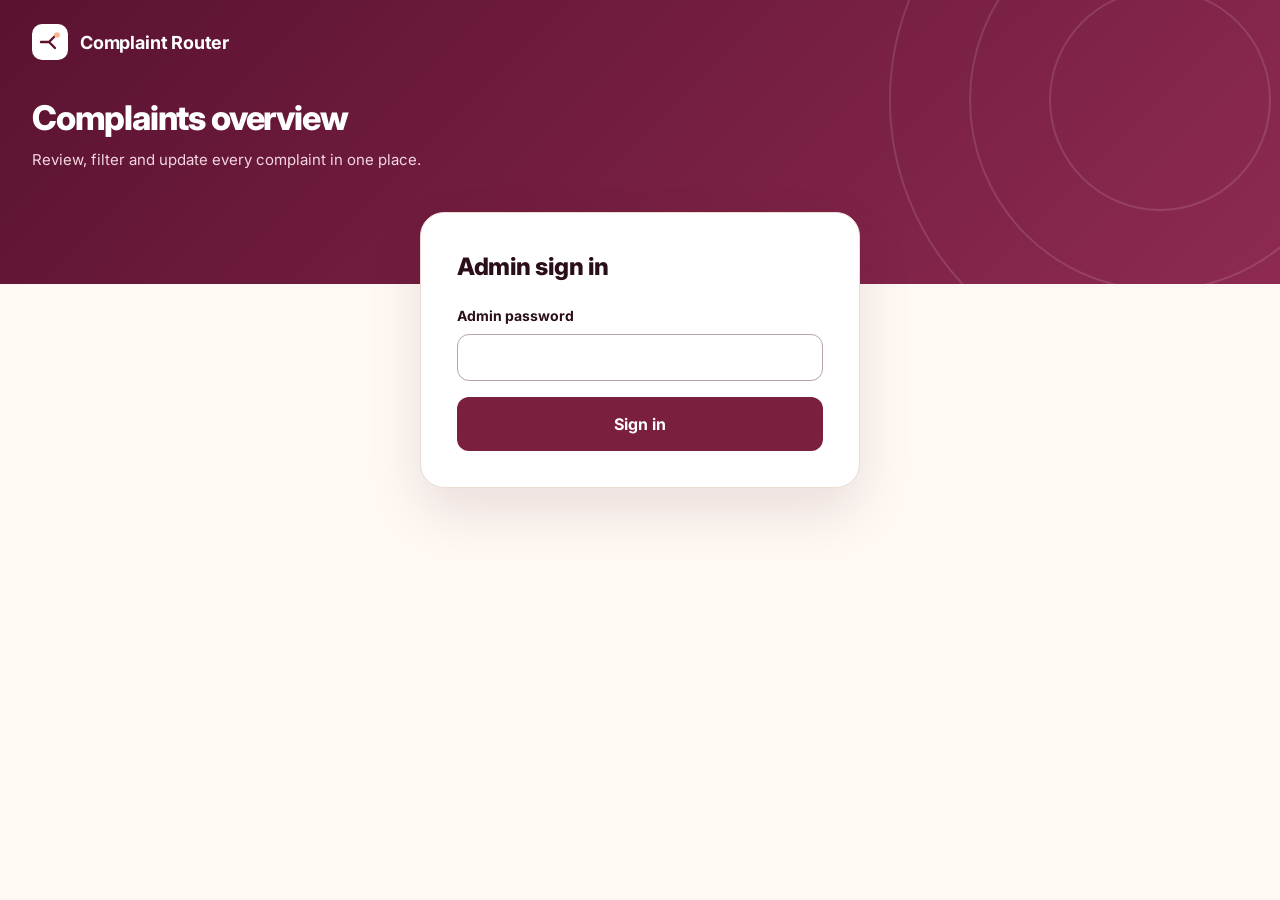
==== templates/admin.html @ 248797ae "Complaint Router" ====
<!doctype html>
<html lang="en">
<head>
<meta charset="utf-8">
<meta name="viewport" content="width=device-width, initial-scale=1">
<title>Admin - Complaint Router</title>
<link rel="icon" href="data:image/svg+xml,%3Csvg xmlns='http://www.w3.org/2000/svg' viewBox='0 0 36 36'%3E%3Crect width='36' height='36' rx='10' fill='%237A1F3D'/%3E%3Cpath d='M9 18h8l6-6M17 18l6 6' fill='none' stroke='white' stroke-width='2.4' stroke-linecap='round'/%3E%3C/svg%3E">
<link rel="preconnect" href="https://fonts.googleapis.com">
<link rel="stylesheet" href="https://fonts.googleapis.com/css2?family=Inter:wght@400;500;600;700;800&display=swap">
<link rel="stylesheet" href="/static/style.css?v=5">
<style>.maplink{color:#7A1F3D;font-weight:700;text-decoration:underline}.miss.gps{background:#F0FDF4;color:#15803D}
.filters{align-items:flex-end}
.f-date{flex:1 1 140px;display:flex;flex-direction:column;gap:4px;min-height:0!important}
.f-date span{font-size:11px;font-weight:700;letter-spacing:.06em;text-transform:uppercase;color:#6E5A62;padding-left:4px}
.filters label.f-date input[type=date]{flex:none;width:100%;height:46px;min-height:46px;font-size:14px;padding:0 12px}
.filters .clear{align-self:flex-end;min-height:46px}</style>
</head>
<body>

<div class="banner short">
  <svg class="ring r1" width="560" height="560" viewBox="0 0 560 560" aria-hidden="true"><circle cx="280" cy="280" r="270" fill="none" stroke="#fff" stroke-opacity=".12" stroke-width="2"/><circle cx="280" cy="280" r="190" fill="none" stroke="#fff" stroke-opacity=".12" stroke-width="2"/><circle cx="280" cy="280" r="110" fill="none" stroke="#fff" stroke-opacity=".12" stroke-width="2"/></svg>
  <div class="wrap wide">
    <header class="topbar">
      <a href="/" class="logo">
        <svg width="36" height="36" viewBox="0 0 36 36" aria-hidden="true"><rect width="36" height="36" rx="10" fill="#fff"/><path d="M9 18h8l6-6M17 18l6 6" fill="none" stroke="#5A1230" stroke-width="2.4" stroke-linecap="round" stroke-linejoin="round"/><circle cx="25" cy="11" r="2.8" fill="#FFB38A"/></svg>
        Complaint Router
      </a>
      <div class="top-right" id="topActions" hidden>
        <button type="button" class="ghost" id="refreshBtn">Refresh</button>
        <button type="button" class="ghost" id="logoutBtn">Log out</button>
      </div>
    </header>
    <div class="admin-title"><h1>Complaints overview</h1><p>Review, filter and update every complaint in one place.</p></div>
  </div>
</div>

<main class="wide" style="margin-top:-72px">

  <!-- LOGIN -->
  <section id="loginView" class="card login">
    <h2>Admin sign in</h2>
    <form id="loginForm" style="display:flex;flex-direction:column;gap:16px" novalidate>
      <div class="field"><label for="pw">Admin password</label><input id="pw" type="password" autocomplete="current-password"></div>
      <div id="loginError" class="alert" role="alert" hidden></div>
      <button class="btn" type="submit">Sign in</button>
    </form>
  </section>

  <!-- DASHBOARD -->
  <div id="dashView" class="stack" style="gap:32px" hidden>

    <section class="stats" aria-label="Summary">
      <div class="stat"><span class="icon-tile soft"><svg width="24" height="24" viewBox="0 0 24 24" fill="none" stroke="#7A1F3D" stroke-width="2" stroke-linecap="round" stroke-linejoin="round" aria-hidden="true"><rect x="4" y="3.5" width="16" height="17" rx="3"/><path d="M8 9h8M8 13h8M8 17h5"/></svg></span><div><div class="lab">Total complaints</div><div class="num" id="sTotal">0</div></div></div>
      <div class="stat"><span class="icon-tile" style="background:#FEF2F2"><svg width="24" height="24" viewBox="0 0 16 16" fill="none" stroke="#B91C1C" stroke-width="1.6" stroke-linecap="round" stroke-linejoin="round" aria-hidden="true"><path d="M8 1.5l7 12.5H1L8 1.5z"/><path d="M8 6.5v3.2M8 11.6v.2"/></svg></span><div><div class="lab">High severity</div><div class="num" id="sHigh" style="color:#B91C1C">0</div></div></div>
      <div class="stat"><span class="icon-tile" style="background:#FFFBEB"><svg width="24" height="24" viewBox="0 0 16 16" fill="none" stroke="#B45309" stroke-width="1.6" stroke-linecap="round" stroke-linejoin="round" aria-hidden="true"><circle cx="8" cy="8" r="6.2"/><path d="M8 4.8v3.8M8 10.8v.2"/></svg></span><div><div class="lab">Medium severity</div><div class="num" id="sMed" style="color:#B45309">0</div></div></div>
      <div class="stat"><span class="icon-tile" style="background:#F0FDF4"><svg width="24" height="24" viewBox="0 0 16 16" fill="none" stroke="#15803D" stroke-width="1.6" stroke-linecap="round" stroke-linejoin="round" aria-hidden="true"><circle cx="8" cy="8" r="6.2"/><path d="M5.2 8.2l1.9 1.9 3.7-3.9"/></svg></span><div><div class="lab">Low severity</div><div class="num" id="sLow" style="color:#15803D">0</div></div></div>
    </section>

    <section class="panels">
      <div class="panel dept">
        <div class="panel-head">
          <div><h2>By department</h2><p class="sub">Where complaints are going</p></div>
          <span class="most" id="mostBadge" hidden></span>
        </div>
        <div id="deptList" style="display:flex;flex-direction:column;gap:2px"></div>
      </div>
      <div class="panel status">
        <div><h2>By status</h2><p class="sub">Where each complaint stands</p></div>
        <div class="donut"><div class="wrapd" role="img" id="donutLabel">
          <svg width="132" height="132" viewBox="0 0 120 120" aria-hidden="true" style="transform:rotate(-90deg)" id="donutSvg"></svg>
          <div class="mid"><b id="donutTotal">0</b><span>complaints</span></div>
        </div></div>
        <ul class="legend" id="legend"></ul>
      </div>
    </section>

    <section class="filters" aria-label="Filters">
      <div class="f-search"><svg width="18" height="18" viewBox="0 0 18 18" fill="none" stroke="#6E5A62" stroke-width="1.7" stroke-linecap="round" stroke-linejoin="round" aria-hidden="true"><circle cx="8" cy="8" r="5"/><path d="M12 12l3.5 3.5"/></svg><input id="fQ" type="search" aria-label="Search complaints" placeholder="Search ID, text, area..."></div>
      <select id="fDept" aria-label="Filter by department"><option value="">All departments</option></select>
      <select id="fSev" aria-label="Filter by severity"><option value="">All severities</option><option>High</option><option>Medium</option><option>Low</option></select>
      <select id="fStatus" aria-label="Filter by status"><option value="">All statuses</option><option>New</option><option>In Progress</option><option>Resolved</option></select>
      <label class="f-date"><span>From</span><input id="fFrom" type="date"></label>
      <label class="f-date"><span>To</span><input id="fTo" type="date"></label>
      <button type="button" class="clear" id="clearBtn">Clear</button>
    </section>

    <div id="listError" class="alert" role="alert" hidden></div>
    <p class="count-line" id="countLine"></p>

    <section class="table-card">
      <div class="table-scroll">
        <table>
          <thead><tr><th>ID</th><th>Issue</th><th>Department</th><th>Severity</th><th>Status</th><th>Date</th><th><span class="sr-only">Actions</span></th></tr></thead>
          <tbody id="rows"></tbody>
        </table>
      </div>
      <div class="empty" id="empty" hidden>No complaints match these filters.</div>
    </section>
  </div>
</main>

<dialog id="dlg"><div class="dlg" id="dlgBody"></div></dialog>

<script>
const $ = (id) => document.getElementById(id);
const esc = (s) => String(s ?? "").replace(/[&<>"']/g, c => ({"&":"&amp;","<":"&lt;",">":"&gt;",'"':"&quot;","'":"&#39;"}[c]));
const STATUSES = ["New", "In Progress", "Resolved"];
const STATUS_COLOR = {"New":"#7A1F3D", "In Progress":"#C2547C", "Resolved":"#16A34A"};
const STATUS_NOTE = {"New":"Awaiting review", "In Progress":"Being handled", "Resolved":"Closed out"};
let KEY = sessionStorage.getItem("adminKey") || "";
let rowsData = [], searchTimer = null;

const ICONS = {
  road:'<path d="M5 16L7 2M13 16L11 2M9 4v2M9 8v2M9 12v2"/>',
  drop:'<path d="M9 2.5S4 8 4 11a5 5 0 0010 0c0-3-5-8.5-5-8.5z"/>',
  waves:'<path d="M2 7c2-2 3 2 5 0s3 2 5 0 3 2 4 0M2 12c2-2 3 2 5 0s3 2 5 0 3 2 4 0"/>',
  trash:'<path d="M3.5 5h11M7 5V3.5h4V5M5 5l.7 10h6.6L13 5M7.5 8v4.5M10.5 8v4.5"/>',
  grid:'<rect x="3" y="3" width="12" height="12" rx="2"/><path d="M3 7h12M3 11h12M7 3v12M11 3v12"/>',
  bolt:'<path d="M10 2L4.5 10H9l-1 6 5.5-8H9l1-6z"/>',
  leaf:'<path d="M4 14C4 8 8 4 15 3.5 14.5 10.5 10.5 14.5 4.5 14.5M4 14l5-5"/>',
  paw:'<circle cx="5" cy="7" r="1.6"/><circle cx="9" cy="4.5" r="1.6"/><circle cx="13" cy="7" r="1.6"/><path d="M9 9c-2.5 0-4 2-4 3.6 0 1.4 1.2 1.9 2.3 1.9.7 0 1.2-.3 1.7-.3s1 .3 1.7.3c1.1 0 2.3-.5 2.3-1.9C13 11 11.5 9 9 9z"/>',
  car:'<path d="M3 11l1.2-4A1.5 1.5 0 015.6 6h6.8a1.5 1.5 0 011.4 1L15 11v3h-2v-1.5H5V14H3v-3z"/><circle cx="6" cy="9.5" r=".6"/><circle cx="12" cy="9.5" r=".6"/>',
  shield:'<path d="M9 1.8l6 2.4v4.4c0 3.3-2.3 6.1-6 7.6-3.7-1.5-6-4.3-6-7.6V4.2l6-2.4z"/>',
};
function deptIcon(name){
  const n = name.toLowerCase();
  if (n.includes("road")) return ICONS.road;
  if (n.includes("water")) return ICONS.drop;
  if (n.includes("sewer")) return ICONS.waves;
  if (n.includes("drain")) return ICONS.grid;
  if (n.includes("sanit")) return ICONS.trash;
  if (n.includes("electr")) return ICONS.bolt;
  if (n.includes("park")) return ICONS.leaf;
  if (n.includes("animal")) return ICONS.paw;
  if (n.includes("traffic")) return ICONS.car;
  return ICONS.shield;
}
const svgIcon = (p, c = "#7A1F3D", s = 15) => `<svg width="${s}" height="${s}" viewBox="0 0 18 18" fill="none" stroke="${c}" stroke-width="1.7" stroke-linecap="round" stroke-linejoin="round" aria-hidden="true">${p}</svg>`;

function fmtDate(s){
  const d = new Date(String(s).replace(" ", "T") + "Z");
  return isNaN(d) ? s : d.toLocaleString(undefined, {day:"numeric", month:"short", hour:"numeric", minute:"2-digit"});
}
function pct(n, total){ if (!total) return "0%"; const v = n * 100 / total; return (Number.isInteger(v) ? v : v.toFixed(1).replace(/\.0$/, "")) + "%"; }

/* ---- api ---- */
async function api(path, opts = {}){
  const res = await fetch(path, {...opts, headers: {...(opts.headers || {}), "x-admin-key": KEY}});
  if (res.status === 401) { logout("Wrong password. Please try again."); throw new Error("auth"); }
  const data = await res.json().catch(() => ({}));
  if (!res.ok) {
    let msg = data.detail || "Something went wrong.";
    if (Array.isArray(msg)) msg = msg.map(x => x.msg).join(", ");
    throw new Error(msg);
  }
  return data;
}

/* ---- login ---- */
function showDash(on){
  $("loginView").hidden = on; $("dashView").hidden = !on; $("topActions").hidden = !on;
}
function logout(msg){
  KEY = ""; sessionStorage.removeItem("adminKey");
  showDash(false);
  if (msg) { $("loginError").textContent = msg; $("loginError").hidden = false; }
}
$("loginForm").addEventListener("submit", async (e) => {
  e.preventDefault();
  KEY = $("pw").value;
  $("loginError").hidden = true;
  if (!KEY) { $("loginError").textContent = "Enter the admin password."; $("loginError").hidden = false; return; }
  try {
    await api("/api/stats");
    sessionStorage.setItem("adminKey", KEY);
    $("pw").value = "";
    await start();
  } catch (err) {
    if (err.message !== "auth") { $("loginError").textContent = "Could not connect. Please try again."; $("loginError").hidden = false; }
  }
});
$("logoutBtn").addEventListener("click", () => logout());
$("refreshBtn").addEventListener("click", () => loadAll());

/* ---- stats ---- */
function renderStats(s){
  $("sTotal").textContent = s.total;
  $("sHigh").textContent = s.severity.High;
  $("sMed").textContent = s.severity.Medium;
  $("sLow").textContent = s.severity.Low;

  const depts = Object.entries(s.by_department).sort((a, b) => b[1] - a[1]);
  if (!depts.length) {
    $("deptList").innerHTML = '<div class="hint" style="padding:12px 4px">No complaints yet.</div>';
    $("mostBadge").hidden = true;
  } else {
    const max = depts[0][1];
    $("deptList").innerHTML = depts.map(([name, n], i) => `
      <div class="drow ${i === 0 ? "top" : ""}">
        <span class="ic">${svgIcon(deptIcon(name))}</span>
        <span class="nm">${esc(name)}</span>
        <span class="tr"><i style="width:${Math.round(n * 100 / max)}%"></i></span>
        <b>${n}</b><span class="pc">${pct(n, s.total)}</span>
      </div>`).join("");
    $("mostBadge").innerHTML = svgIcon('<path d="M9 2l2.1 4.3 4.7.7-3.4 3.3.8 4.7L9 12.8 4.8 15l.8-4.7L2.2 7l4.7-.7L9 2z"/>', "#5A1230", 14) + "Most: " + esc(depts[0][0]);
    $("mostBadge").hidden = false;
  }

  // donut (r=44, circumference ~276.46)
  const C = 2 * Math.PI * 44, gap = 3;
  let off = 0, svg = '<circle cx="60" cy="60" r="44" fill="none" stroke="#F2E7DE" stroke-width="14"/>';
  STATUSES.forEach(k => {
    const n = s.status[k] || 0;
    if (!n || !s.total) return;
    const len = C * n / s.total;
    const dash = Math.max(len - (s.total > n ? gap : 0), 1);
    svg += `<circle cx="60" cy="60" r="44" fill="none" stroke="${STATUS_COLOR[k]}" stroke-width="14" stroke-dasharray="${dash.toFixed(1)} 300" stroke-dashoffset="${(-off).toFixed(1)}"/>`;
    off += len;
  });
  $("donutSvg").innerHTML = svg;
  $("donutTotal").textContent = s.total;
  $("donutLabel").setAttribute("aria-label", STATUSES.map(k => `${s.status[k] || 0} ${k}`).join(", "));
  $("legend").innerHTML = STATUSES.map(k => `
    <li><span class="sw" style="background:${STATUS_COLOR[k]}"></span>
      <span class="nm">${k}<small>${STATUS_NOTE[k]}</small></span>
      <b>${s.status[k] || 0}</b><span class="pc">${pct(s.status[k] || 0, s.total)}</span></li>`).join("");
}

/* ---- list ---- */
function query(){
  const p = new URLSearchParams();
  const m = {q:"fQ", department:"fDept", severity:"fSev", status:"fStatus", date_from:"fFrom", date_to:"fTo"};
  for (const [k, id] of Object.entries(m)) { const v = $(id).value.trim(); if (v) p.set(k, v); }
  return p.toString();
}
function statusSelect(c){
  return `<select data-id="${c.id}" aria-label="Status for ${esc(c.complaint_id)}">` +
    STATUSES.map(s => `<option${s === c.status ? " selected" : ""}>${s}</option>`).join("") + "</select>";
}
function renderRows(list){
  rowsData = list;
  $("empty").hidden = list.length > 0;
  $("countLine").textContent = list.length ? `Showing ${list.length} complaint${list.length === 1 ? "" : "s"}, most urgent first` : "";
  $("rows").innerHTML = list.map((c, i) => {
    const k = c.severity.toLowerCase();
    return `<tr class="${c.severity === "High" ? "high-row" : ""}">
      <td class="mono">${esc(c.complaint_id)}</td>
      <td><div class="t1">${esc(c.category)}</div><div class="t2">${c.area ? esc(c.area) : (c.map_url ? '<span class="miss gps">GPS location</span>' : '<span class="miss">Location missing</span>')} · ${esc(c.summary)}</div></td>
      <td style="color:var(--body)">${esc(c.department)}</td>
      <td style="white-space:nowrap"><span class="sev sev-${k}">${esc(c.severity)} · ${c.urgency_score}</span></td>
      <td>${statusSelect(c)}</td>
      <td class="date">${esc(fmtDate(c.created_at))}</td>
      <td><button type="button" class="viewbtn" data-i="${i}">${svgIcon('<path d="M1.5 9S4.5 3.5 9 3.5 16.5 9 16.5 9 13.5 14.5 9 14.5 1.5 9 1.5 9z"/><circle cx="9" cy="9" r="2.2"/>', "currentColor", 16)}View</button></td>
    </tr>`;
  }).join("");
}
async function loadList(){
  $("listError").hidden = true;
  try { renderRows(await api("/api/complaints?" + query())); }
  catch (err) { if (err.message !== "auth") { $("listError").textContent = err.message; $("listError").hidden = false; } }
}
async function loadStats(){
  try { renderStats(await api("/api/stats")); } catch (err) { /* handled in api() */ }
}
function loadAll(){ return Promise.all([loadStats(), loadList()]); }

/* status change */
$("rows").addEventListener("change", async (e) => {
  const sel = e.target.closest("select[data-id]");
  if (!sel) return;
  sel.disabled = true;
  try {
    await api(`/api/complaints/${sel.dataset.id}/status`, {
      method:"PATCH", headers:{"Content-Type":"application/json"}, body: JSON.stringify({status: sel.value}),
    });
    await loadAll();
  } catch (err) {
    if (err.message !== "auth") { $("listError").textContent = "Could not update status: " + err.message; $("listError").hidden = false; await loadList(); }
  }
});

/* detail dialog */
$("rows").addEventListener("click", (e) => {
  const b = e.target.closest(".viewbtn");
  if (!b) return;
  const c = rowsData[Number(b.dataset.i)];
  $("dlgBody").innerHTML = `
    <div class="dlg-head"><h2>${esc(c.complaint_id)} · ${esc(c.category)}</h2><button class="x" type="button" aria-label="Close" id="dlgClose">&times;</button></div>
    <dl>
      <dt>Department</dt><dd>${esc(c.department)}</dd>
      <dt>Severity</dt><dd><span class="sev sev-${c.severity.toLowerCase()}">${esc(c.severity)} · ${c.urgency_score}/10</span> ${esc(c.severity_reason || "")}</dd>
      <dt>Priority</dt><dd>${esc(c.priority)}</dd>
      <dt>Status</dt><dd>${esc(c.status)}</dd>
      <dt>Submitted</dt><dd>${esc(fmtDate(c.created_at))}</dd>
      <dt>Area</dt><dd>${esc([c.area, c.landmark && "Landmark: " + c.landmark, c.pincode].filter(Boolean).join(", ") || "Not provided")}</dd>
      <dt>Map</dt><dd>${c.map_url ? `<a class="maplink" href="${esc(c.map_url)}" target="_blank" rel="noopener">Open in Maps</a>` : "No GPS location"}</dd>
      <dt>Contact</dt><dd>${esc(c.contact || "Not provided")}</dd>
      <dt>Summary</dt><dd>${esc(c.summary)}</dd>
      <dt>Suggested action</dt><dd>${esc(c.suggested_action)}</dd>
    </dl>
    <div><div class="k" style="margin-bottom:6px">Original complaint</div><pre>${esc(c.description)}</pre></div>
    ${c.photo_url ? `<img src="${esc(c.photo_url)}" alt="Photo attached to ${esc(c.complaint_id)}">` : ""}
    <div><div class="k" style="margin-bottom:6px">Draft email</div><pre>Subject: ${esc(c.email_subject)}\n\n${esc(c.email_body)}</pre></div>`;
  $("dlg").showModal();
  $("dlgClose").addEventListener("click", () => $("dlg").close());
});
$("dlg").addEventListener("click", (e) => { if (e.target === $("dlg")) $("dlg").close(); });

/* filters */
["fDept", "fSev", "fStatus", "fFrom", "fTo"].forEach(id => $(id).addEventListener("change", loadList));
$("fQ").addEventListener("input", () => { clearTimeout(searchTimer); searchTimer = setTimeout(loadList, 300); });
$("clearBtn").addEventListener("click", () => {
  ["fQ", "fDept", "fSev", "fStatus", "fFrom", "fTo"].forEach(id => $(id).value = "");
  loadList();
});

/* start */
async function start(){
  showDash(true);
  try {
    const meta = await fetch("/api/meta").then(r => r.json());
    $("fDept").innerHTML = '<option value="">All departments</option>' + meta.departments.map(d => `<option>${esc(d)}</option>`).join("");
  } catch {}
  await loadAll();
}
if (KEY) { api("/api/stats").then(start).catch(() => {}); }
</script>
</body>
</html>
---- static/style.css ----
/* Complaint Router - burgundy theme */
:root{
  --ink:#2A0E1A; --muted:#6E5A62; --body:#4A3139;
  --bg:#FFF8F3; --line:#EBDDD3; --track:#F2E7DE; --field:#B8A4AB;
  --brand:#7A1F3D; --brand-dark:#5A1230; --brand-mid:#8E2A52; --brand-soft:#F8E6EC; --brand-light:#C2547C;
  --peach:#FFB38A; --peach-ink:#3A1604; --peach-soft:#FFF1E8; --step:#B4441A;
  --red:#DC2626; --red-ink:#B91C1C; --red-bg:#FEF2F2;
  --amber:#D97706; --amber-ink:#B45309; --amber-bg:#FFFBEB;
  --green:#16A34A; --green-ink:#15803D; --green-bg:#F0FDF4;
  --shadow:0 24px 56px rgba(42,14,26,.10);
}
*{box-sizing:border-box}
[hidden]{display:none!important}
body{margin:0;font-family:'Inter','Noto Sans Tamil','Noto Sans Devanagari','Noto Sans Malayalam','Noto Sans Telugu',system-ui,-apple-system,'Segoe UI',sans-serif;background:var(--bg);color:var(--ink);-webkit-font-smoothing:antialiased;line-height:1.5}
a{text-decoration:none;color:inherit}
h1,h2,h3,p{margin:0}
input,textarea,select,button{font-family:inherit;color:var(--ink)}
:focus-visible{outline:2px solid var(--peach);outline-offset:2px}
.sr-only{position:absolute;width:1px;height:1px;overflow:hidden;clip:rect(0 0 0 0);white-space:nowrap}
.wrap{max-width:1200px;margin:0 auto;padding:0 32px}
.wrap.wide{max-width:1320px}

/* banner */
.banner{position:relative;overflow:hidden;background:linear-gradient(135deg,var(--brand-dark) 0%,var(--brand-mid) 100%);padding-bottom:72px}
.banner.short{padding-bottom:112px}
.banner svg.ring{position:absolute;pointer-events:none}
.banner .r1{right:-160px;top:-180px}.banner .r2{left:-120px;bottom:-140px}
.banner .wrap{position:relative}
.topbar{display:flex;align-items:center;gap:16px;padding:24px 0}
.logo{display:flex;align-items:center;gap:12px;color:#fff;font-weight:700;font-size:18px;letter-spacing:-.01em}
.top-right{margin-left:auto;display:flex;gap:10px;align-items:center}
.pill-link,.ghost{color:#fff;font-size:14px;font-weight:600;border:1px solid rgba(255,255,255,.45);border-radius:999px;padding:9px 18px;background:transparent;cursor:pointer}
.pill-link:hover,.ghost:hover{background:rgba(255,255,255,.12)}

/* hero */
.hero{display:flex;flex-wrap:wrap;gap:48px;align-items:center}
.hero-text{flex:1 1 480px;min-width:0;display:flex;flex-direction:column;gap:24px}
.tag{align-self:flex-start;font-size:13px;font-weight:700;letter-spacing:.06em;text-transform:uppercase;background:var(--peach);color:var(--peach-ink);border-radius:999px;padding:7px 16px}
.hero h1{font-size:46px;line-height:1.04;font-weight:800;letter-spacing:-.04em;color:#fff}
.hero h1 span{color:#FFC9A8}
.hero p.lead{font-size:19px;line-height:1.65;color:#F3D6DF;max-width:520px}
.cta{display:inline-flex;align-items:center;gap:10px;min-height:52px;padding:0 26px;border-radius:12px;background:var(--peach);color:var(--peach-ink);font-weight:700;font-size:16px;align-self:flex-start;margin-top:8px}
.example{flex:0 1 400px;min-width:0;background:#fff;border-radius:22px;padding:26px;display:flex;flex-direction:column;gap:16px;box-shadow:0 30px 60px rgba(0,0,0,.25)}
.example .eyebrow{font-size:12px;font-weight:700;letter-spacing:.08em;text-transform:uppercase;color:var(--muted)}
.example .quote{font-size:15px;line-height:1.55}
.example hr,.hr{border:0;height:1px;background:var(--line);margin:0;width:100%}
.ex-row{display:flex;justify-content:space-between;align-items:center;gap:12px;font-size:14px}
.ex-row .l{display:inline-flex;align-items:center;gap:8px;font-size:13px;color:var(--muted)}
.ex-row b{font-weight:700}

/* layout */
main{width:100%;margin:-40px auto 0;padding:0 32px 88px;position:relative}
main.narrow{max-width:784px}
main.wide{max-width:1352px}
.stack{display:flex;flex-direction:column;gap:28px}
.gap80{display:flex;flex-direction:column;gap:80px}

/* step cards */
.steps{list-style:none;margin:0 auto;padding:0;display:grid;width:100%;max-width:720px;grid-template-columns:repeat(auto-fit,minmax(200px,1fr));gap:16px}
.steps li{display:flex;flex-direction:column;gap:18px;background:#fff;border:1px solid var(--line);border-radius:20px;padding:22px;box-shadow:0 12px 32px rgba(42,14,26,.08)}
.icon-tile{flex:none;width:52px;height:52px;border-radius:14px;background:#FFE8DA;display:flex;align-items:center;justify-content:center}
.icon-tile.soft{background:var(--brand-soft)}
.step-no{font-size:12px;font-weight:700;letter-spacing:.08em;color:var(--step)}
.step-t{font-weight:700;font-size:17px;margin-top:6px}
.step-d{font-size:14px;line-height:1.55;color:var(--muted);margin-top:6px}

/* form card */
.form-section{display:flex;flex-direction:column;gap:32px;align-items:center}
.form-section .head{text-align:center;display:flex;flex-direction:column;gap:8px}
.form-section h2{font-size:36px;font-weight:800;letter-spacing:-.03em}
.form-section .head p{font-size:16px;color:var(--muted)}
.card{width:100%;background:#fff;border:1px solid var(--line);border-radius:24px;padding:40px;box-shadow:var(--shadow)}
form.card{max-width:720px;display:flex;flex-direction:column;gap:28px}
.field{display:flex;flex-direction:column;gap:8px}
.field label{font-size:14px;font-weight:700}
.field.big label{font-size:15px}
.rec{font-weight:700;color:var(--step)}
.opt{font-weight:500;color:var(--muted)}
.req{color:var(--red-ink)}
textarea,input[type=text],input:not([type]),input[type=search],input[type=date],input[type=password],select{width:100%;border:1.5px solid var(--field);border-radius:12px;padding:13px 16px;font-size:15px;background:#fff}
textarea{border-radius:14px;padding:16px 18px;font-size:16px;line-height:1.6;resize:vertical}
.grid2{display:grid;grid-template-columns:repeat(2,minmax(0,1fr));gap:20px}
.with-icon{position:relative}
.with-icon svg{position:absolute;left:15px;top:50%;transform:translateY(-50%);pointer-events:none}
.with-icon input{padding-left:44px}
.hint{font-size:12px;color:var(--muted)}
.row{display:flex;justify-content:space-between;gap:12px}
.chips{display:flex;flex-wrap:wrap;gap:8px;align-items:center}
.chips span{font-size:13px;color:var(--muted)}
.chip{font-size:13px;font-weight:600;color:var(--brand-dark);background:var(--brand-soft);border:0;border-radius:999px;padding:7px 14px;cursor:pointer;min-height:34px}
.chip:hover{background:#F1D3DD}
.drop{display:flex;align-items:center;gap:16px;border:2px dashed var(--field);border-radius:14px;padding:18px 20px;background:#FFFBF8}
.drop input{flex:1;min-width:0;font-size:14px;border:0;padding:0;background:transparent}
.btn{display:inline-flex;align-items:center;justify-content:center;gap:10px;min-height:54px;border:0;border-radius:12px;background:var(--brand);color:#fff;font-size:16px;font-weight:700;padding:0 24px;cursor:pointer}
.btn:hover{background:var(--brand-dark)}
.btn:disabled{opacity:.6;cursor:wait}
.btn.block{width:100%;min-height:58px;font-size:17px;border-radius:14px}
.btn.line{background:#fff;color:var(--brand);border:1.5px solid var(--brand)}
.btn.line:hover{background:var(--brand-soft)}
.btn.small{min-height:40px;font-size:14px;padding:0 16px}
.linkbtn{background:none;border:0;color:var(--brand);font-size:15px;font-weight:700;text-decoration:underline;cursor:pointer;padding:14px 4px}
.note{text-align:center;font-size:13px;color:var(--muted)}
.alert{background:var(--red-bg);border:1px solid #FECACA;color:#991B1B;border-radius:12px;padding:12px 16px;font-size:14px}

/* loading */
.load-card{max-width:640px;margin:0 auto;padding:0;overflow:hidden;border-radius:24px}
.bar-top{height:6px;background:var(--track)}
.bar-top i{display:block;height:6px;width:8%;background:linear-gradient(90deg,var(--brand),var(--brand-light));border-radius:0 3px 3px 0;transition:width .8s ease}
.load-body{padding:34px 36px 36px;display:flex;flex-direction:column;gap:30px}
.load-head{display:flex;align-items:center;gap:16px}
.load-head h1{font-size:24px;font-weight:800;letter-spacing:-.025em;line-height:1.2}
.load-head p{font-size:14px;color:var(--muted);margin-top:4px}
.stepper{list-style:none;margin:0;padding:0}
.stepper li{display:flex;gap:16px}
.stepper .rail{display:flex;flex-direction:column;align-items:center}
.stepper .dot{flex:none;width:32px;height:32px;border-radius:50%;border:2px solid var(--field);display:flex;align-items:center;justify-content:center;font-size:13px;font-weight:700;color:var(--muted);background:#fff}
.stepper .line{flex:1;width:2px;min-height:26px;background:var(--line);margin:4px 0}
.stepper li:last-child .line{display:none}
.stepper .txt{flex:1;padding-bottom:20px;display:flex;justify-content:space-between;gap:12px}
.stepper li:last-child .txt{padding-bottom:0}
.stepper .tt{font-size:16px;font-weight:600;color:var(--muted)}
.stepper .sd{font-size:14px;color:var(--muted);margin-top:2px}
.badge{align-self:flex-start;font-size:12px;font-weight:700;border-radius:999px;padding:4px 10px;background:var(--track);color:var(--body);white-space:nowrap}
.stepper li.done .dot{background:var(--brand);border-color:var(--brand);color:#fff}
.stepper li.done .line{background:var(--brand)}
.stepper li.done .tt,.stepper li.now .tt{color:var(--ink);font-weight:700}
.stepper li.done .badge{background:#DCFCE7;color:#166534}
.stepper li.now .dot{border:3px solid var(--brand);background:var(--brand-soft);color:var(--brand)}
.stepper li.now .badge{background:var(--brand-soft);color:var(--brand)}
.keep{display:flex;align-items:flex-start;gap:12px;background:var(--bg);border:1px solid var(--line);border-radius:14px;padding:14px 16px;font-size:13px;line-height:1.55;color:var(--body)}
.spin{animation:spin .9s linear infinite;transform-origin:center}
@keyframes spin{to{transform:rotate(360deg)}}

/* result */
.done-row{display:flex;align-items:center;gap:20px;flex-wrap:wrap;max-width:720px;margin:0 auto;padding-top:8px}
.tick{flex:none;width:60px;height:60px;border-radius:50%;background:#fff;display:flex;align-items:center;justify-content:center}
.done-row h1{font-size:36px;line-height:1.1;font-weight:800;letter-spacing:-.035em;color:#fff}
.done-row p{margin-top:8px;font-size:15px;color:#F3D6DF}
.done-row .txt{flex:1 1 300px;min-width:0}
.idbox{display:flex;align-items:center;gap:12px;background:#fff;border-radius:14px;padding:14px 20px}
.idbox .l{font-size:12px;font-weight:600;color:var(--muted)}
.idbox .v{font-family:ui-monospace,Menlo,Consolas,monospace;font-size:20px;font-weight:700;letter-spacing:.03em}
.idbox button{border:0;background:var(--brand-soft);color:var(--brand-dark);font-size:12px;font-weight:700;border-radius:8px;padding:6px 10px;cursor:pointer}
.res-top{display:flex;align-items:flex-start;justify-content:space-between;gap:20px;flex-wrap:wrap}
.res-top .eyebrow,.k{font-size:12px;font-weight:700;letter-spacing:.08em;text-transform:uppercase;color:var(--muted)}
.res-top h2{margin-top:6px;font-size:28px;line-height:1.2;font-weight:800;letter-spacing:-.03em}
.res-top .cat{margin-top:6px;font-size:15px;color:var(--muted)}
.res-right{text-align:right}
.res-right .meta{margin-top:10px;font-size:14px;color:var(--muted)}
.callout{background:var(--peach-soft);border-radius:18px;padding:22px 24px}
.callout .k{color:var(--step)}
.callout p{margin-top:8px;font-size:18px;line-height:1.5;font-weight:600;color:var(--peach-ink)}
.summary-p{font-size:15px;line-height:1.65;color:var(--body)}
.reason{font-size:13px;color:var(--body);margin-top:6px}
.email-head{display:flex;align-items:center;gap:12px}
.email-head h2{font-size:26px;font-weight:800;letter-spacing:-.025em}
.actions{display:flex;gap:12px;flex-wrap:wrap;align-items:center}
.actions .push{margin-left:auto}
#rEmail{font-size:15px;line-height:1.7;padding:18px 20px}

/* severity pills */
.pill{display:inline-flex;align-items:center;gap:8px;font-size:15px;font-weight:700;border-radius:999px;padding:7px 18px}
.pill i{width:8px;height:8px;border-radius:50%;background:currentColor}
.pill-high{background:var(--red);color:#fff}
.pill-medium{background:var(--amber);color:#fff}
.pill-low{background:var(--green);color:#fff}
.sev-high{background:var(--red-bg);color:var(--red-ink)}
.sev-medium{background:var(--amber-bg);color:var(--amber-ink)}
.sev-low{background:var(--green-bg);color:var(--green-ink)}
.sev{display:inline-block;font-size:13px;font-weight:700;border-radius:999px;padding:5px 13px;white-space:nowrap}

/* admin */
.admin-title{padding:8px 0 0}
.admin-title h1{font-size:34px;font-weight:800;letter-spacing:-.035em;color:#fff}
.admin-title p{margin-top:6px;font-size:15px;color:#F3D6DF}
.login{max-width:440px;margin:0 auto;display:flex;flex-direction:column;gap:20px;padding:36px}
.login h2{font-size:24px;font-weight:800;letter-spacing:-.02em}
.stats{display:grid;grid-template-columns:repeat(auto-fit,minmax(240px,1fr));gap:20px}
.stat{background:#fff;border:1px solid var(--line);border-radius:20px;padding:24px 26px;display:flex;align-items:center;gap:18px;box-shadow:0 14px 32px rgba(42,14,26,.10)}
.stat .lab{font-size:13px;font-weight:600;color:var(--muted)}
.stat .num{font-size:40px;font-weight:800;letter-spacing:-.03em;line-height:1.1}
.panels{display:flex;flex-wrap:wrap;gap:20px;align-items:stretch}
.panel{background:#fff;border:1px solid var(--line);border-radius:20px;padding:20px 24px;display:flex;flex-direction:column;gap:12px;min-width:0}
.panel.dept{flex:2 1 520px}.panel.status{flex:1 1 320px;gap:14px}
.panel h2{font-size:16px;font-weight:800;letter-spacing:-.01em}
.panel .sub{font-size:12px;color:var(--muted);margin-top:2px}
.panel-head{display:flex;align-items:flex-start;justify-content:space-between;gap:12px;flex-wrap:wrap}
.most{display:inline-flex;align-items:center;gap:8px;font-size:12px;font-weight:700;background:var(--brand-soft);color:var(--brand-dark);border-radius:999px;padding:5px 10px}
.drow{display:flex;align-items:center;gap:12px;padding:6px 10px;border-radius:10px}
.drow.top{background:#FFF3F6}
.drow .ic{flex:none;width:28px;height:28px;border-radius:8px;background:var(--brand-soft);display:flex;align-items:center;justify-content:center}
.drow .nm{flex:0 0 170px;font-size:13px;font-weight:600}
.drow .tr{flex:1;min-width:60px;height:8px;border-radius:4px;background:var(--track);overflow:hidden}
.drow .tr i{display:block;height:8px;border-radius:4px;background:linear-gradient(90deg,var(--brand),var(--brand-light))}
.drow b{flex:0 0 22px;text-align:right;font-size:14px}
.drow .pc{flex:0 0 52px;text-align:right;font-size:12px;color:var(--muted)}
.donut{display:flex;justify-content:center}
.donut .wrapd{position:relative;width:132px;height:132px}
.donut .mid{position:absolute;inset:0;display:flex;flex-direction:column;align-items:center;justify-content:center}
.donut .mid b{font-size:28px;line-height:1;letter-spacing:-.02em}
.donut .mid span{font-size:11px;color:var(--muted);margin-top:2px}
.legend{list-style:none;margin:0;padding:0;display:flex;flex-direction:column;gap:6px}
.legend li{display:flex;align-items:center;gap:12px;padding:6px 10px;border-radius:10px;background:var(--bg)}
.legend .sw{flex:none;width:10px;height:28px;border-radius:5px}
.legend .nm{display:flex;flex-direction:column;line-height:1.25;font-size:13px;font-weight:700}
.legend .nm small{font-size:11px;font-weight:400;color:var(--muted)}
.legend b{margin-left:auto;font-size:14px}
.legend .pc{flex:0 0 46px;text-align:right;font-size:12px;color:var(--muted)}
.filters{display:flex;flex-wrap:wrap;gap:12px;align-items:center;background:#fff;border:1px solid var(--line);border-radius:20px;padding:18px 20px}
.filters>*{min-height:46px}
.filters .f-search{flex:2 1 220px;position:relative}
.filters .f-search input{padding-left:44px;min-height:46px}
.filters .f-search svg{position:absolute;left:15px;top:50%;transform:translateY(-50%)}
.filters select,.filters input[type=date]{flex:1 1 140px;font-size:14px;padding:0 12px;min-height:46px}
.filters .clear{background:none;border:0;color:var(--brand);font-size:14px;font-weight:700;cursor:pointer;padding:0 8px}
.table-card{background:#fff;border:1px solid var(--line);border-radius:20px;overflow:hidden;box-shadow:0 14px 32px rgba(42,14,26,.08)}
.table-scroll{overflow-x:auto}
table{width:100%;min-width:1000px;font-size:14px;border-collapse:collapse}
thead tr{text-align:left;font-size:12px;letter-spacing:.06em;text-transform:uppercase;color:var(--muted);background:var(--bg)}
th{padding:16px 24px;font-weight:700;text-align:left}
td{padding:20px 24px;border-top:1px solid var(--track);vertical-align:top}
tr.high-row{background:#FFF5F5}
td.mono{font-family:ui-monospace,Menlo,Consolas,monospace;font-size:13px;color:var(--body);white-space:nowrap}
td .t1{font-weight:700}
td .t2{color:var(--muted);margin-top:3px;line-height:1.45;max-width:300px}
td.date{color:var(--muted);white-space:nowrap}
td select{width:auto;min-height:36px;border:1.5px solid var(--field);border-radius:10px;padding:0 10px;font-size:13px}
.viewbtn{background:none;border:0;color:var(--brand);font-weight:700;font-size:14px;cursor:pointer;min-height:36px;display:inline-flex;align-items:center;gap:6px}
.miss{display:inline-block;margin-left:6px;font-size:11px;font-weight:700;background:var(--amber-bg);color:var(--amber-ink);border-radius:999px;padding:2px 8px}
.empty{padding:48px 24px;text-align:center;color:var(--muted)}
.count-line{font-size:13px;color:var(--muted);padding:0 4px}

/* dialog */
dialog{border:0;border-radius:24px;padding:0;max-width:640px;width:calc(100% - 32px);box-shadow:0 40px 80px rgba(42,14,26,.35)}
dialog::backdrop{background:rgba(42,14,26,.55)}
.dlg{padding:32px;display:flex;flex-direction:column;gap:18px;max-height:85vh;overflow:auto}
.dlg-head{display:flex;justify-content:space-between;align-items:flex-start;gap:12px}
.dlg-head h2{font-size:22px;font-weight:800;letter-spacing:-.02em}
.dlg .x{border:0;background:var(--brand-soft);color:var(--brand-dark);border-radius:10px;width:36px;height:36px;font-size:20px;cursor:pointer}
.dlg dl{display:grid;grid-template-columns:130px 1fr;gap:10px 16px;margin:0;font-size:14px}
.dlg dt{color:var(--muted);font-weight:600}.dlg dd{margin:0}
.dlg pre{white-space:pre-wrap;font-family:inherit;font-size:14px;line-height:1.6;background:var(--bg);border:1px solid var(--line);border-radius:12px;padding:14px 16px;margin:0}
.dlg img{max-width:100%;border-radius:12px;border:1px solid var(--line)}

footer{text-align:center;padding:0 32px 40px;font-size:13px;color:var(--muted)}

@media (max-width:720px){
  .wrap,main{padding-left:16px;padding-right:16px}
  .hero h1{font-size:34px}
  .card{padding:24px}
  .grid2{grid-template-columns:1fr}
  .form-section h2{font-size:28px}
  .done-row h1{font-size:28px}
  .drow{flex-wrap:wrap}.drow .nm{flex:1 1 140px}
  .dlg dl{grid-template-columns:1fr}
  .load-body{padding:24px}
}
@media (prefers-reduced-motion:reduce){.spin{animation:none}.bar-top i{transition:none}}

main.home{max-width:1264px}
main.load{max-width:704px;margin-top:-72px}

.lang{width:auto;background:transparent;color:#fff;border:1px solid rgba(255,255,255,.45);border-radius:999px;padding:9px 14px;font-size:14px;font-weight:600;cursor:pointer}
.lang option{color:var(--ink);background:#fff}
.toast{position:fixed;left:50%;bottom:24px;transform:translateX(-50%);background:var(--ink);color:#fff;font-size:14px;padding:12px 18px;border-radius:12px;box-shadow:0 12px 32px rgba(0,0,0,.3);z-index:50;max-width:calc(100% - 32px)}
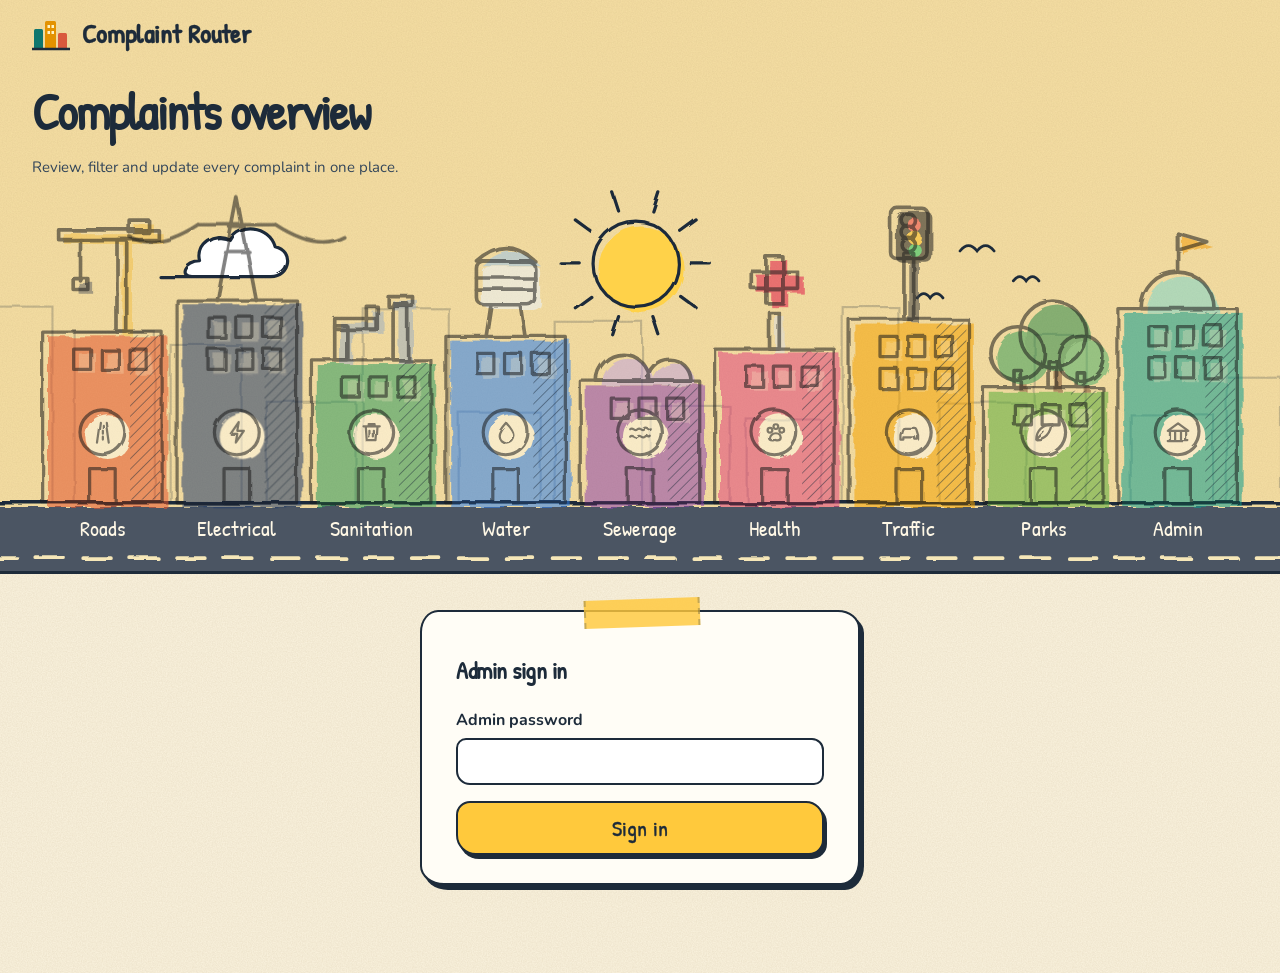
==== commit eaa28a6c: "Update admin.html" ====
--- a/templates/admin.html
+++ b/templates/admin.html
@@ -4,11 +4,11 @@
 <meta charset="utf-8">
 <meta name="viewport" content="width=device-width, initial-scale=1">
 <title>Admin - Complaint Router</title>
-<link rel="icon" href="data:image/svg+xml,%3Csvg xmlns='http://www.w3.org/2000/svg' viewBox='0 0 36 36'%3E%3Crect width='36' height='36' rx='10' fill='%237A1F3D'/%3E%3Cpath d='M9 18h8l6-6M17 18l6 6' fill='none' stroke='white' stroke-width='2.4' stroke-linecap='round'/%3E%3C/svg%3E">
+<link rel="icon" href="data:image/svg+xml,%3Csvg xmlns='http://www.w3.org/2000/svg' viewBox='0 0 38 34'%3E%3Crect x='2' y='12' width='9' height='20' fill='%230F766E'/%3E%3Crect x='13' y='4' width='11' height='28' fill='%23E39200'/%3E%3Crect x='26' y='16' width='9' height='16' fill='%23D9593D'/%3E%3C/svg%3E">
 <link rel="preconnect" href="https://fonts.googleapis.com">
-<link rel="stylesheet" href="https://fonts.googleapis.com/css2?family=Inter:wght@400;500;600;700;800&display=swap">
-<link rel="stylesheet" href="/static/style.css?v=5">
-<style>.maplink{color:#7A1F3D;font-weight:700;text-decoration:underline}.miss.gps{background:#F0FDF4;color:#15803D}
+<link rel="stylesheet" href="https://fonts.googleapis.com/css2?family=Patrick+Hand&family=Nunito:wght@400;600;700;800&family=Noto+Sans+Tamil:wght@400;600;700;800&family=Noto+Sans+Devanagari:wght@400;600;700;800&family=Noto+Sans+Malayalam:wght@400;600;700;800&family=Noto+Sans+Telugu:wght@400;600;700;800&display=swap">
+<link rel="stylesheet" href="/static/style.css?v=16">
+<style>.maplink{color:#0F766E;font-weight:700;text-decoration:underline}.miss.gps{background:#F0FDF4;color:#15803D}
 .filters{align-items:flex-end}
 .f-date{flex:1 1 140px;display:flex;flex-direction:column;gap:4px;min-height:0!important}
 .f-date span{font-size:11px;font-weight:700;letter-spacing:.06em;text-transform:uppercase;color:#6E5A62;padding-left:4px}
@@ -18,11 +18,10 @@
 <body>
 
 <div class="banner short">
-  <svg class="ring r1" width="560" height="560" viewBox="0 0 560 560" aria-hidden="true"><circle cx="280" cy="280" r="270" fill="none" stroke="#fff" stroke-opacity=".12" stroke-width="2"/><circle cx="280" cy="280" r="190" fill="none" stroke="#fff" stroke-opacity=".12" stroke-width="2"/><circle cx="280" cy="280" r="110" fill="none" stroke="#fff" stroke-opacity=".12" stroke-width="2"/></svg>
   <div class="wrap wide">
     <header class="topbar">
       <a href="/" class="logo">
-        <svg width="36" height="36" viewBox="0 0 36 36" aria-hidden="true"><rect width="36" height="36" rx="10" fill="#fff"/><path d="M9 18h8l6-6M17 18l6 6" fill="none" stroke="#5A1230" stroke-width="2.4" stroke-linecap="round" stroke-linejoin="round"/><circle cx="25" cy="11" r="2.8" fill="#FFB38A"/></svg>
+        <svg width="38" height="34" viewBox="0 0 38 34" aria-hidden="true"><rect x="2" y="12" width="9" height="20" rx="1.5" fill="#0F766E"/><rect x="13" y="4" width="11" height="28" rx="1.5" fill="#E39200"/><rect x="26" y="16" width="9" height="16" rx="1.5" fill="#D9593D"/><path d="M0 32h38" stroke="#1D2B3A" stroke-width="2.5"/><g fill="#FFF3C4"><rect x="15.5" y="8" width="2.5" height="3"/><rect x="19.5" y="8" width="2.5" height="3"/><rect x="15.5" y="14" width="2.5" height="3"/><rect x="19.5" y="14" width="2.5" height="3"/></g></svg>
         Complaint Router
       </a>
       <div class="top-right" id="topActions" hidden>
@@ -32,7 +31,8 @@
     </header>
     <div class="admin-title"><h1>Complaints overview</h1><p>Review, filter and update every complaint in one place.</p></div>
   </div>
-</div>
+  <div class="cityWrap"><svg id="city" data-no-t xmlns="http://www.w3.org/2000/svg"></svg></div>
+  </div>
 
 <main class="wide" style="margin-top:-72px">
 
@@ -50,10 +50,10 @@
   <div id="dashView" class="stack" style="gap:32px" hidden>
 
     <section class="stats" aria-label="Summary">
-      <div class="stat"><span class="icon-tile soft"><svg width="24" height="24" viewBox="0 0 24 24" fill="none" stroke="#7A1F3D" stroke-width="2" stroke-linecap="round" stroke-linejoin="round" aria-hidden="true"><rect x="4" y="3.5" width="16" height="17" rx="3"/><path d="M8 9h8M8 13h8M8 17h5"/></svg></span><div><div class="lab">Total complaints</div><div class="num" id="sTotal">0</div></div></div>
-      <div class="stat"><span class="icon-tile" style="background:#FEF2F2"><svg width="24" height="24" viewBox="0 0 16 16" fill="none" stroke="#B91C1C" stroke-width="1.6" stroke-linecap="round" stroke-linejoin="round" aria-hidden="true"><path d="M8 1.5l7 12.5H1L8 1.5z"/><path d="M8 6.5v3.2M8 11.6v.2"/></svg></span><div><div class="lab">High severity</div><div class="num" id="sHigh" style="color:#B91C1C">0</div></div></div>
-      <div class="stat"><span class="icon-tile" style="background:#FFFBEB"><svg width="24" height="24" viewBox="0 0 16 16" fill="none" stroke="#B45309" stroke-width="1.6" stroke-linecap="round" stroke-linejoin="round" aria-hidden="true"><circle cx="8" cy="8" r="6.2"/><path d="M8 4.8v3.8M8 10.8v.2"/></svg></span><div><div class="lab">Medium severity</div><div class="num" id="sMed" style="color:#B45309">0</div></div></div>
-      <div class="stat"><span class="icon-tile" style="background:#F0FDF4"><svg width="24" height="24" viewBox="0 0 16 16" fill="none" stroke="#15803D" stroke-width="1.6" stroke-linecap="round" stroke-linejoin="round" aria-hidden="true"><circle cx="8" cy="8" r="6.2"/><path d="M5.2 8.2l1.9 1.9 3.7-3.9"/></svg></span><div><div class="lab">Low severity</div><div class="num" id="sLow" style="color:#15803D">0</div></div></div>
+      <div class="stat"><span class="icon-tile soft"><svg width="30" height="30" viewBox="0 0 24 24" fill="none" stroke="#1D2B3A" stroke-width="2" stroke-linecap="round" stroke-linejoin="round" aria-hidden="true"><rect x="4.5" y="4" width="15" height="17.5" rx="2.5" fill="#FFC93C"/><rect x="8.5" y="2" width="7" height="4.5" rx="1.4" fill="#FFFDF6"/><path d="M8.5 11h7M8.5 14.5h7M8.5 18h4"/></svg></span><div><div class="lab">Total complaints</div><div class="num" id="sTotal">0</div></div></div>
+      <div class="stat"><span class="icon-tile" style="background:#FEF2F2"><svg width="30" height="30" viewBox="0 0 24 24" fill="none" stroke="#1D2B3A" stroke-width="2" stroke-linecap="round" stroke-linejoin="round" aria-hidden="true"><path d="M12.5 2.5c.6 3.8 5.2 5.2 5.2 10.2a5.7 5.7 0 01-11.4 0c0-2.2 1-3.6 2.2-4.7.1 2 .9 3 2 3.3-.5-3.2-.6-6 2-8.8z" fill="#E4572E"/><path d="M12 15.5c-1.3.9-1.6 2.6-.2 3.4" stroke="#FFFDF6"/></svg></span><div><div class="lab">High severity</div><div class="num" id="sHigh" style="color:#B91C1C">0</div></div></div>
+      <div class="stat"><span class="icon-tile" style="background:#FFFBEB"><svg width="30" height="30" viewBox="0 0 24 24" fill="none" stroke="#1D2B3A" stroke-width="2" stroke-linecap="round" stroke-linejoin="round" aria-hidden="true"><path d="M6.5 3h11c0 5-5.5 6-5.5 9s5.5 4 5.5 9h-11c0-5 5.5-6 5.5-9S6.5 8 6.5 3z" fill="#F5A300"/><path d="M9.5 18.5h5" stroke="#FFFDF6"/></svg></span><div><div class="lab">Medium severity</div><div class="num" id="sMed" style="color:#B45309">0</div></div></div>
+      <div class="stat"><span class="icon-tile" style="background:#F0FDF4"><svg width="30" height="30" viewBox="0 0 24 24" fill="none" stroke="#1D2B3A" stroke-width="2" stroke-linecap="round" stroke-linejoin="round" aria-hidden="true"><circle cx="12" cy="12" r="9" fill="#5BAE3E"/><path d="M7.8 12.4l3 3 5.5-6" stroke="#FFFDF6" stroke-width="2.4"/></svg></span><div><div class="lab">Low severity</div><div class="num" id="sLow" style="color:#15803D">0</div></div></div>
     </section>
 
     <section class="panels">
@@ -102,10 +102,204 @@
 <dialog id="dlg"><div class="dlg" id="dlgBody"></div></dialog>
 
 <script>
+/* city.js - an animated city. Every department is a building; complaints are letters that fly to them. */
+(function () {
+  const W = 1200, H = 360, BASE = 296, BW = 112, GAP = 14;
+  const X0 = (W - (9 * BW + 8 * GAP)) / 2;
+  const INK = "#1D2B3A";
+  // ds = the department names (from the server) that this building stands for
+  const B = [
+    {ds: ["Roads & Infrastructure"],                                           s: "Roads",      c: "#E4572E", h: 160, roof: "crane",  ic: "road"},
+    {ds: ["Electrical Department"],                                            s: "Electrical", c: "#243B6B", h: 190, roof: "pylon",  ic: "bolt"},
+    {ds: ["Sanitation Department", "Sanitation / Drainage Department"],        s: "Sanitation", c: "#2E9B5E", h: 134, roof: "pipes",  ic: "trash"},
+    {ds: ["Water Supply Department"],                                          s: "Water",      c: "#2F80ED", h: 156, roof: "tank",   ic: "drop"},
+    {ds: ["Sewerage Department"],                                              s: "Sewerage",   c: "#8E44AD", h: 114, roof: "tanks",  ic: "waves"},
+    {ds: ["Animal Welfare / Municipal Health"],                                s: "Health",     c: "#E0457B", h: 144, roof: "cross",  ic: "paw"},
+    {ds: ["Traffic Police / Transport Department"],                            s: "Traffic",    c: "#F5A300", h: 172, roof: "signal", ic: "car"},
+    {ds: ["Parks & Horticulture"],                                             s: "Parks",      c: "#5BAE3E", h: 108, roof: "trees",  ic: "leaf"},
+    {ds: ["Local Administration / Police", "Local Administration"],            s: "Admin",      c: "#0F9D8F", h: 182, roof: "dome",   ic: "hall"},
+  ];
+  const ICON = {
+    road: '<path d="M5 16L7 2M13 16L11 2M9 4v2M9 8v2M9 12v2"/>',
+    drop: '<path d="M9 2.5S4 8 4 11a5 5 0 0010 0c0-3-5-8.5-5-8.5z"/>',
+    waves: '<path d="M2 7c2-2 3 2 5 0s3 2 5 0 3 2 4 0M2 12c2-2 3 2 5 0s3 2 5 0 3 2 4 0"/>',
+    trash: '<path d="M3.5 5h11M7 5V3.5h4V5M5 5l.7 10h6.6L13 5M7.5 8v4.5M10.5 8v4.5"/>',
+    bolt: '<path d="M10 2L4.5 10H9l-1 6 5.5-8H9l1-6z"/>',
+    leaf: '<path d="M4 14C4 8 8 4 15 3.5 14.5 10.5 10.5 14.5 4.5 14.5M4 14l5-5"/>',
+    paw: '<circle cx="5" cy="7" r="1.6"/><circle cx="9" cy="4.5" r="1.6"/><circle cx="13" cy="7" r="1.6"/><path d="M9 9c-2.5 0-4 2-4 3.6 0 1.4 1.2 1.9 2.3 1.9.7 0 1.2-.3 1.7-.3s1 .3 1.7.3c1.1 0 2.3-.5 2.3-1.9C13 11 11.5 9 9 9z"/>',
+    car: '<path d="M3 11l1.2-4A1.5 1.5 0 015.6 6h6.8a1.5 1.5 0 011.4 1L15 11v3h-2v-1.5H5V14H3v-3z"/>',
+    hall: '<path d="M2 15h14M3.5 15V8M7 15V8M11 15V8M14.5 15V8M2 8l7-5 7 5z"/>',
+  };
+  const rnd = (i) => { const x = Math.sin(i * 127.1 + 311.7) * 43758.5453; return x - Math.floor(x); };
+
+  // rooftop pieces, drawn for an 88px-wide building (they are centred and scaled when placed)
+  function roof(t, x, y) {
+    switch (t) {
+      case "crane": return `<g fill="#F2C14E"><rect x="${x+56}" y="${y-76}" width="8" height="76"/><rect x="${x+8}" y="${y-84}" width="82" height="8"/><rect x="${x+66}" y="${y-92}" width="16" height="10"/><path d="M${x+26} ${y-76}V${y-42}" fill="none"/><rect x="${x+20}" y="${y-44}" width="12" height="9" fill="#666"/></g>`;
+      case "pylon": return `<g fill="none" stroke-width="3.5"><path d="M${x+44} ${y-84}L${x+28} ${y}M${x+44} ${y-84}L${x+60} ${y}M${x+34} ${y-40}H${x+54}M${x+38} ${y-60}H${x+50}M${x+12} ${y-62}H${x+76}"/><path d="M${x+12} ${y-62}Q${x-22} ${y-40} ${x-44} ${y-52}M${x+76} ${y-62}Q${x+110} ${y-40} ${x+132} ${y-52}" stroke-width="1.8"/></g>`;
+      case "pipes": return `<g fill="#9FB0C0"><rect x="${x+14}" y="${y-28}" width="10" height="28"/><rect x="${x+14}" y="${y-34}" width="34" height="9"/><rect x="${x+40}" y="${y-44}" width="9" height="19"/><rect x="${x+62}" y="${y-46}" width="12" height="46"/><rect x="${x+58}" y="${y-52}" width="20" height="8"/></g>`;
+      case "tank": return `<g><path d="M${x+28} ${y}L${x+32} ${y-26}M${x+60} ${y}L${x+56} ${y-26}" fill="none"/><rect x="${x+20}" y="${y-62}" width="48" height="36" rx="6" fill="#EAF3FC"/><path d="M${x+20} ${y-62}Q${x+44} ${y-84} ${x+68} ${y-62}Z" fill="#9CC4E8"/><path d="M${x+20} ${y-48}H${x+68}M${x+20} ${y-38}H${x+68}" fill="none" stroke-width="1.5"/></g>`;
+      case "tanks": return `<g fill="#C3A5DC"><path d="M${x+8} ${y}A22 22 0 0 1 ${x+52} ${y}Z"/><path d="M${x+50} ${y}A18 18 0 0 1 ${x+86} ${y}Z"/></g>`;
+      case "cross": return `<g><rect x="${x+40}" y="${y-30}" width="8" height="30" fill="#ddd"/><rect x="${x+37}" y="${y-76}" width="14" height="38" fill="#E11D48" stroke="#fff" stroke-width="2"/><rect x="${x+25}" y="${y-64}" width="38" height="14" fill="#E11D48" stroke="#fff" stroke-width="2"/><rect x="${x+37}" y="${y-64}" width="14" height="14" fill="#E11D48" stroke="none"/></g>`;
+      case "signal": return `<g><rect x="${x+40}" y="${y-54}" width="8" height="54" fill="#444"/><rect x="${x+29}" y="${y-92}" width="30" height="42" rx="5" fill="#222"/><circle cx="${x+44}" cy="${y-81}" r="5.5" fill="#EF4444" stroke="none"/><circle cx="${x+44}" cy="${y-71}" r="5.5" fill="#FBBF24" stroke="none"/><circle cx="${x+44}" cy="${y-61}" r="5.5" fill="#22C55E" stroke="none"/></g>`;
+      case "trees": return `<g><rect x="${x+20}" y="${y-14}" width="6" height="14" fill="#7A5230"/><rect x="${x+48}" y="${y-22}" width="7" height="22" fill="#7A5230"/><rect x="${x+72}" y="${y-12}" width="6" height="12" fill="#7A5230"/><circle cx="${x+23}" cy="${y-28}" r="22" fill="#3E9E5A"/><circle cx="${x+52}" cy="${y-44}" r="27" fill="#2E8B4E"/><circle cx="${x+75}" cy="${y-24}" r="19" fill="#4FB06A"/></g>`;
+      case "dome": return `<g><path d="M${x+14} ${y}A30 30 0 0 1 ${x+74} ${y}Z" fill="#7FD6CB"/><path d="M${x+44} ${y-30}V${y-62}" stroke-width="3"/><polygon points="${x+44},${y-62} ${x+68},${y-55} ${x+44},${y-48}" fill="#F59E0B"/></g>`;
+    }
+    return "";
+  }
+
+  // Hand-drawn ink style: colour fills sit slightly off the wobbly black outlines.
+  function building(b, i, lit) {
+    const x = X0 + i * (BW + GAP), y = BASE - b.h, cx = x + BW / 2, ox = (BW - 88) / 2;
+    const rows = Math.max(1, Math.floor((b.h - 104) / 30));
+    let winFill = "", winLine = "";
+    for (let r = 0; r < rows; r++) for (let c = 0; c < 3; c++) {
+      const on = rnd(i * 31 + r * 7 + c) < lit;
+      const wx = x + 17 + ox + c * 26, wy = y + 16 + r * 30;
+      winFill += `<rect class="${on ? "wl" : "wd"}" x="${wx}" y="${wy}" width="16" height="19"/>`;
+      winLine += `<rect x="${wx}" y="${wy}" width="16" height="19"/>`;
+    }
+    const by = y + b.h - 66;
+    const rt = `translate(${cx} ${y}) scale(1.14) translate(${-cx} ${-y})`;
+    const rf = roof(b.roof, x + ox, y);
+    return `<g class="b" data-i="${i}" data-x="${cx}" data-y="${y}">
+      <title>${b.ds.join(" + ")}</title>
+      <g class="fl" filter="url(#wob2)" transform="translate(5 4)">
+        <g transform="${rt}">${rf}</g>
+        <rect x="${x}" y="${y}" width="${BW}" height="${b.h}" fill="${b.c}"/>
+        ${winFill}
+        <circle cx="${cx}" cy="${by}" r="21" fill="#FFF8E6"/>
+      </g>
+      <rect x="${x + BW - 30}" y="${y + 3}" width="28" height="${b.h - 6}" fill="url(#hatch)" opacity=".5"/>
+      <g class="ol" filter="url(#wob)">
+        <g transform="${rt}">${rf}</g>
+        <rect x="${x}" y="${y}" width="${BW}" height="${b.h}"/>
+        ${winLine}
+        <rect x="${cx - 12}" y="${BASE - 32}" width="24" height="32"/>
+        <circle cx="${cx}" cy="${by}" r="21"/>
+        <g class="ic" transform="translate(${cx - 12} ${by - 12.5}) scale(1.38)">${ICON[b.ic]}</g>
+      </g>
+      <text class="lbl" x="${cx}" y="${BASE + 31}" text-anchor="middle">${b.s}</text>
+      <g class="cnt" transform="translate(${x + BW - 8} ${y - 4})" opacity="0"><circle r="17" fill="#F59E0B" stroke="${INK}" stroke-width="2.5"/><text class="cn" y="6" text-anchor="middle">0</text></g>
+    </g>`;
+  }
+
+  function markup() {
+    let far = "";
+    for (let i = 0; i < 14; i++) {
+      const w = 44 + rnd(i + 3) * 40, h = 70 + rnd(i + 9) * 120, x = i * 90 - 20;
+      far += `<rect x="${x}" y="${BASE - h}" width="${w}" height="${h}"/>`;
+    }
+    let b = ""; B.forEach((bb, i) => { b += building(bb, i, 0.65); });
+    const SX = 596, SY = 72, rays = Array.from({length: 10}, (_, k) => { const a = k * Math.PI / 5; return `M${SX + Math.cos(a) * 52} ${SY + Math.sin(a) * 52}L${SX + Math.cos(a) * 70} ${SY + Math.sin(a) * 70}`; }).join("");
+    return `
+    <defs>
+      <filter id="wob" x="-6%" y="-6%" width="112%" height="112%"><feTurbulence type="fractalNoise" baseFrequency="0.035" numOctaves="2" seed="3"/><feDisplacementMap in="SourceGraphic" scale="4.5"/></filter>
+      <filter id="wob2" x="-6%" y="-6%" width="112%" height="112%"><feTurbulence type="fractalNoise" baseFrequency="0.05" numOctaves="2" seed="8"/><feDisplacementMap in="SourceGraphic" scale="6"/></filter>
+      <filter id="glow" x="-30%" y="-30%" width="160%" height="160%"><feGaussianBlur stdDeviation="7" result="g"/><feFlood flood-color="#FFD24A" flood-opacity=".9"/><feComposite in2="g" operator="in" result="c"/><feMerge><feMergeNode in="c"/><feMergeNode in="SourceGraphic"/></feMerge></filter>
+      <pattern id="hatch" width="7" height="7" patternUnits="userSpaceOnUse" patternTransform="rotate(45)"><path d="M0 0V7" stroke="${INK}" stroke-width="1.5"/></pattern>
+    </defs>
+    <g filter="url(#wob2)" class="sun"><circle cx="${SX + 5}" cy="${SY + 5}" r="40" fill="#FFD24A"/></g>
+    <g filter="url(#wob)" fill="none" stroke="${INK}" stroke-width="3" stroke-linecap="round"><circle cx="${SX}" cy="${SY}" r="40"/><path d="${rays}"/></g>
+    <g class="cloud c1" filter="url(#wob)"><path d="M150 84h104c18 0 22-24 4-28-6-20-34-22-42-6-14-8-32 4-28 20-14 0-20 14-8 14z" fill="#fff" stroke="${INK}" stroke-width="3" stroke-linejoin="round"/></g>
+    <g class="birds" fill="none" stroke="${INK}" stroke-width="2.6" stroke-linecap="round"><path d="M900 60q8-10 16 0q8-10 16 0M950 88q6-8 12 0q6-8 12 0M860 104q6-8 12 0q6-8 12 0"/></g>
+    <g filter="url(#wob)" fill="none" stroke="${INK}" stroke-width="2" opacity=".22">${far}</g>
+    <g filter="url(#wob2)"><rect x="-10" y="${BASE + 4}" width="${W + 20}" height="${H - BASE}" fill="#4B5563"/></g>
+    <g filter="url(#wob)" fill="none" stroke="${INK}" stroke-width="3.2" stroke-linecap="round"><path d="M-10 ${BASE}H${W + 10}"/><path d="M-10 ${BASE + 52}H${W + 10}" stroke="#F6E7B8" stroke-dasharray="26 18" stroke-width="3.5"/></g>
+    ${b}
+    <g id="bub" opacity="0"><rect id="bubR" rx="6" height="32" fill="#FFF8E6" stroke="${INK}" stroke-width="2.5"/><text id="bubT" y="22" text-anchor="middle">x</text></g>
+    <g id="env" opacity="0"><g class="bob" transform="scale(1.3)" filter="url(#wob)"><rect x="-16" y="-11" width="32" height="22" fill="#fff" stroke="${INK}" stroke-width="2.8"/><path d="M-16 -9L0 3L16 -9" fill="none" stroke="${INK}" stroke-width="2.8" stroke-linejoin="round"/><circle cx="0" cy="3" r="3.6" fill="#E4572E" stroke="${INK}" stroke-width="1.5"/></g></g>`;
+  }
+
+  let svg, env, bub, bubR, bubT, cur = {x: -40, y: 70}, loop = null, raf = 0, token = 0, last = -1;
+  const reduce = window.matchMedia && matchMedia("(prefers-reduced-motion: reduce)").matches;
+  const $b = (i) => svg.querySelector(`.b[data-i="${i}"]`);
+  const target = (i) => { const el = $b(i); return {x: +el.dataset.x, y: Math.max(28, +el.dataset.y - 108)}; };
+  const indexOf = (dept) => B.findIndex((b) => b.ds.includes(dept));
+
+  function setEnv(x, y, rot) { cur = {x, y}; env.setAttribute("transform", `translate(${x} ${y}) rotate(${rot || 0})`); }
+  function fly(to, dur, done) {
+    const from = {...cur}, t0 = performance.now(), my = ++token;
+    env.setAttribute("opacity", "1");
+    cancelAnimationFrame(raf);
+    if (reduce) { setEnv(to.x, to.y); done && done(); return; }
+    (function step(now) {
+      if (my !== token) return;
+      const p = Math.min(1, (now - t0) / dur), e = p < .5 ? 2 * p * p : 1 - Math.pow(-2 * p + 2, 2) / 2;
+      setEnv(from.x + (to.x - from.x) * e, from.y + (to.y - from.y) * e - Math.sin(Math.PI * e) * 46, (to.x - from.x) * 0.012 * Math.sin(Math.PI * e));
+      if (p < 1) raf = requestAnimationFrame(step); else done && done();
+    })(t0);
+  }
+  function clearHi() { svg.querySelectorAll(".b").forEach((g) => g.classList.remove("on", "dim")); bub.setAttribute("opacity", "0"); }
+  function hi(i) { svg.querySelectorAll(".b").forEach((g) => { g.classList.toggle("on", +g.dataset.i === i); g.classList.toggle("dim", +g.dataset.i !== i); }); }
+  function bubble(i, text) {
+    const t = target(i), w = Math.max(76, text.length * 8.6 + 30), left = t.x + 34 + w > W - 8;
+    bubT.textContent = text;
+    bubR.setAttribute("x", 0); bubR.setAttribute("width", w); bubT.setAttribute("x", w / 2);
+    bub.setAttribute("transform", `translate(${left ? t.x - 34 - w : t.x + 34} ${Math.max(4, t.y - 16)})`);
+    bub.setAttribute("opacity", "1");
+  }
+  function stop() { clearTimeout(loop); loop = null; token++; cancelAnimationFrame(raf); }
+  const pick = () => { let i; do { i = Math.floor(Math.random() * B.length); } while (i === last); last = i; return i; };
+  const resetCounts = () => { svg.querySelectorAll(".cnt").forEach((c) => c.setAttribute("opacity", "0")); svg.querySelectorAll(".b").forEach((g) => g.classList.remove("hot")); };
+
+  const City = {
+    step: "",
+    demo() {
+      stop(); clearHi(); resetCounts(); setEnv(-40, 70); env.setAttribute("opacity", "0");
+      const go = () => {
+        const i = pick(); hi(i);
+        fly(target(i), 1300, () => { bubble(i, B[i].ds[0]); loop = setTimeout(() => { clearHi(); go(); }, 2300); });
+      };
+      loop = setTimeout(go, 600);
+    },
+    travel() {
+      stop(); clearHi(); resetCounts();
+      const go = () => { const i = pick(); hi(i); fly(target(i), 900, () => { if (City.step) bubble(i, City.step); loop = setTimeout(go, 650); }); };
+      go();
+    },
+    deliver(dept) {
+      stop(); clearHi(); resetCounts();
+      let i = indexOf(dept); if (i < 0) i = B.length - 1;
+      setEnv(-40, 70); hi(i);
+      fly(target(i), 1500, () => bubble(i, "Delivered to " + B[i].s));
+    },
+    counts(map) {
+      stop(); clearHi(); env.setAttribute("opacity", "0");
+      const vals = B.map((b) => b.ds.reduce((n, d) => n + ((map && map[d]) || 0), 0)), mx = Math.max(0, ...vals), top = vals.indexOf(mx);
+      svg.querySelectorAll(".b").forEach((g) => {
+        const i = +g.dataset.i, n = vals[i], c = g.querySelector(".cnt");
+        g.classList.toggle("dim", n === 0);
+        g.classList.toggle("hot", n > 0 && i === top);
+        c.setAttribute("opacity", n ? "1" : "0");
+        c.querySelector("circle").setAttribute("fill", n > 0 && i === top ? "#DC2626" : "#F59E0B");
+        c.querySelector("text").textContent = n;
+        g.querySelectorAll(".wl,.wd").forEach((w, k) => w.setAttribute("class", rnd(i * 13 + k) < Math.min(.95, n / Math.max(1, mx)) ? "wl" : "wd"));
+      });
+    },
+  };
+
+  function init() {
+    svg = document.getElementById("city");
+    if (!svg) return;
+    svg.setAttribute("viewBox", `0 0 ${W} ${H}`);
+    svg.setAttribute("preserveAspectRatio", "xMidYMax slice");
+    svg.setAttribute("role", "img");
+    svg.setAttribute("aria-label", "A city where each building is a department");
+    svg.innerHTML = markup();
+    env = svg.querySelector("#env"); bub = svg.querySelector("#bub"); bubR = svg.querySelector("#bubR"); bubT = svg.querySelector("#bubT");
+    window.City = City;
+    document.dispatchEvent(new Event("city-ready"));
+  }
+  if (document.readyState === "loading") document.addEventListener("DOMContentLoaded", init); else init();
+})();
+
+</script>
+<script>
 const $ = (id) => document.getElementById(id);
 const esc = (s) => String(s ?? "").replace(/[&<>"']/g, c => ({"&":"&amp;","<":"&lt;",">":"&gt;",'"':"&quot;","'":"&#39;"}[c]));
 const STATUSES = ["New", "In Progress", "Resolved"];
-const STATUS_COLOR = {"New":"#7A1F3D", "In Progress":"#C2547C", "Resolved":"#16A34A"};
+const STATUS_COLOR = {"New":"#23395B", "In Progress":"#F59E0B", "Resolved":"#2E9B5E"};
 const STATUS_NOTE = {"New":"Awaiting review", "In Progress":"Being handled", "Resolved":"Closed out"};
 let KEY = sessionStorage.getItem("adminKey") || "";
 let rowsData = [], searchTimer = null;
@@ -184,6 +378,7 @@
 
 /* ---- stats ---- */
 function renderStats(s){
+  if (window.City) City.counts(s.by_department);
   $("sTotal").textContent = s.total;
   $("sHigh").textContent = s.severity.High;
   $("sMed").textContent = s.severity.Medium;
@@ -323,7 +518,8 @@
   } catch {}
   await loadAll();
 }
+document.addEventListener("city-ready", () => City.counts({}));
 if (KEY) { api("/api/stats").then(start).catch(() => {}); }
 </script>
 </body>
-</html>+</html>
--- a/static/style.css
+++ b/static/style.css
@@ -1,17 +1,17 @@
 /* Complaint Router - burgundy theme */
 :root{
-  --ink:#2A0E1A; --muted:#6E5A62; --body:#4A3139;
-  --bg:#FFF8F3; --line:#EBDDD3; --track:#F2E7DE; --field:#B8A4AB;
-  --brand:#7A1F3D; --brand-dark:#5A1230; --brand-mid:#8E2A52; --brand-soft:#F8E6EC; --brand-light:#C2547C;
-  --peach:#FFB38A; --peach-ink:#3A1604; --peach-soft:#FFF1E8; --step:#B4441A;
+  --ink:#1D2B3A; --muted:#586878; --body:#33465A;
+  --bg:#FBF3DF; --line:#E3D5B4; --track:#EFE3C4; --field:#1D2B3A;
+  --brand:#0F766E; --brand-dark:#0B5C56; --brand-mid:#14908A; --brand-soft:#DDF3F0; --brand-light:#3BB5AC;
+  --peach:#F59E0B; --peach-ink:#3A2500; --peach-soft:#FFE9A8; --step:#B8431F;
   --red:#DC2626; --red-ink:#B91C1C; --red-bg:#FEF2F2;
   --amber:#D97706; --amber-ink:#B45309; --amber-bg:#FFFBEB;
   --green:#16A34A; --green-ink:#15803D; --green-bg:#F0FDF4;
-  --shadow:0 24px 56px rgba(42,14,26,.10);
+  --shadow:4px 5px 0 #1D2B3A;
 }
 *{box-sizing:border-box}
 [hidden]{display:none!important}
-body{margin:0;font-family:'Inter','Noto Sans Tamil','Noto Sans Devanagari','Noto Sans Malayalam','Noto Sans Telugu',system-ui,-apple-system,'Segoe UI',sans-serif;background:var(--bg);color:var(--ink);-webkit-font-smoothing:antialiased;line-height:1.5}
+body{margin:0;font-family:'Nunito','Noto Sans Tamil','Noto Sans Devanagari','Noto Sans Malayalam','Noto Sans Telugu',system-ui,-apple-system,'Segoe UI',sans-serif;background:var(--bg);color:var(--ink);-webkit-font-smoothing:antialiased;line-height:1.5}
 a{text-decoration:none;color:inherit}
 h1,h2,h3,p{margin:0}
 input,textarea,select,button{font-family:inherit;color:var(--ink)}
@@ -57,7 +57,7 @@
 
 /* step cards */
 .steps{list-style:none;margin:0 auto;padding:0;display:grid;width:100%;max-width:720px;grid-template-columns:repeat(auto-fit,minmax(200px,1fr));gap:16px}
-.steps li{display:flex;flex-direction:column;gap:18px;background:#fff;border:1px solid var(--line);border-radius:20px;padding:22px;box-shadow:0 12px 32px rgba(42,14,26,.08)}
+.steps li{display:flex;flex-direction:column;gap:18px;background:#fff;border:1px solid var(--line);border-radius:20px;padding:22px;box-shadow:0 12px 32px rgba(29,43,58,.08)}
 .icon-tile{flex:none;width:52px;height:52px;border-radius:14px;background:#FFE8DA;display:flex;align-items:center;justify-content:center}
 .icon-tile.soft{background:var(--brand-soft)}
 .step-no{font-size:12px;font-weight:700;letter-spacing:.08em;color:var(--step)}
@@ -88,8 +88,8 @@
 .chips{display:flex;flex-wrap:wrap;gap:8px;align-items:center}
 .chips span{font-size:13px;color:var(--muted)}
 .chip{font-size:13px;font-weight:600;color:var(--brand-dark);background:var(--brand-soft);border:0;border-radius:999px;padding:7px 14px;cursor:pointer;min-height:34px}
-.chip:hover{background:#F1D3DD}
-.drop{display:flex;align-items:center;gap:16px;border:2px dashed var(--field);border-radius:14px;padding:18px 20px;background:#FFFBF8}
+.chip:hover{background:#C7E8E4}
+.drop{display:flex;align-items:center;gap:16px;border:2px dashed var(--field);border-radius:14px;padding:18px 20px;background:#FFF6DA}
 .drop input{flex:1;min-width:0;font-size:14px;border:0;padding:0;background:transparent}
 .btn{display:inline-flex;align-items:center;justify-content:center;gap:10px;min-height:54px;border:0;border-radius:12px;background:var(--brand);color:#fff;font-size:16px;font-weight:700;padding:0 24px;cursor:pointer}
 .btn:hover{background:var(--brand-dark)}
@@ -176,7 +176,7 @@
 .login{max-width:440px;margin:0 auto;display:flex;flex-direction:column;gap:20px;padding:36px}
 .login h2{font-size:24px;font-weight:800;letter-spacing:-.02em}
 .stats{display:grid;grid-template-columns:repeat(auto-fit,minmax(240px,1fr));gap:20px}
-.stat{background:#fff;border:1px solid var(--line);border-radius:20px;padding:24px 26px;display:flex;align-items:center;gap:18px;box-shadow:0 14px 32px rgba(42,14,26,.10)}
+.stat{background:#fff;border:1px solid var(--line);border-radius:20px;padding:24px 26px;display:flex;align-items:center;gap:18px;box-shadow:0 14px 32px rgba(29,43,58,.10)}
 .stat .lab{font-size:13px;font-weight:600;color:var(--muted)}
 .stat .num{font-size:40px;font-weight:800;letter-spacing:-.03em;line-height:1.1}
 .panels{display:flex;flex-wrap:wrap;gap:20px;align-items:stretch}
@@ -187,7 +187,7 @@
 .panel-head{display:flex;align-items:flex-start;justify-content:space-between;gap:12px;flex-wrap:wrap}
 .most{display:inline-flex;align-items:center;gap:8px;font-size:12px;font-weight:700;background:var(--brand-soft);color:var(--brand-dark);border-radius:999px;padding:5px 10px}
 .drow{display:flex;align-items:center;gap:12px;padding:6px 10px;border-radius:10px}
-.drow.top{background:#FFF3F6}
+.drow.top{background:#FFF1C9}
 .drow .ic{flex:none;width:28px;height:28px;border-radius:8px;background:var(--brand-soft);display:flex;align-items:center;justify-content:center}
 .drow .nm{flex:0 0 170px;font-size:13px;font-weight:600}
 .drow .tr{flex:1;min-width:60px;height:8px;border-radius:4px;background:var(--track);overflow:hidden}
@@ -213,7 +213,7 @@
 .filters .f-search svg{position:absolute;left:15px;top:50%;transform:translateY(-50%)}
 .filters select,.filters input[type=date]{flex:1 1 140px;font-size:14px;padding:0 12px;min-height:46px}
 .filters .clear{background:none;border:0;color:var(--brand);font-size:14px;font-weight:700;cursor:pointer;padding:0 8px}
-.table-card{background:#fff;border:1px solid var(--line);border-radius:20px;overflow:hidden;box-shadow:0 14px 32px rgba(42,14,26,.08)}
+.table-card{background:#fff;border:1px solid var(--line);border-radius:20px;overflow:hidden;box-shadow:0 14px 32px rgba(29,43,58,.08)}
 .table-scroll{overflow-x:auto}
 table{width:100%;min-width:1000px;font-size:14px;border-collapse:collapse}
 thead tr{text-align:left;font-size:12px;letter-spacing:.06em;text-transform:uppercase;color:var(--muted);background:var(--bg)}
@@ -231,8 +231,8 @@
 .count-line{font-size:13px;color:var(--muted);padding:0 4px}
 
 /* dialog */
-dialog{border:0;border-radius:24px;padding:0;max-width:640px;width:calc(100% - 32px);box-shadow:0 40px 80px rgba(42,14,26,.35)}
-dialog::backdrop{background:rgba(42,14,26,.55)}
+dialog{border:0;border-radius:24px;padding:0;max-width:640px;width:calc(100% - 32px);box-shadow:0 40px 80px rgba(29,43,58,.35)}
+dialog::backdrop{background:rgba(29,43,58,.55)}
 .dlg{padding:32px;display:flex;flex-direction:column;gap:18px;max-height:85vh;overflow:auto}
 .dlg-head{display:flex;justify-content:space-between;align-items:flex-start;gap:12px}
 .dlg-head h2{font-size:22px;font-weight:800;letter-spacing:-.02em}
@@ -262,4 +262,216 @@
 
 .lang{width:auto;background:transparent;color:#fff;border:1px solid rgba(255,255,255,.45);border-radius:999px;padding:9px 14px;font-size:14px;font-weight:600;cursor:pointer}
 .lang option{color:var(--ink);background:#fff}
-.toast{position:fixed;left:50%;bottom:24px;transform:translateX(-50%);background:var(--ink);color:#fff;font-size:14px;padding:12px 18px;border-radius:12px;box-shadow:0 12px 32px rgba(0,0,0,.3);z-index:50;max-width:calc(100% - 32px)}+.toast{position:fixed;left:50%;bottom:24px;transform:translateX(-50%);background:var(--ink);color:#fff;font-size:14px;padding:12px 18px;border-radius:12px;box-shadow:0 12px 32px rgba(0,0,0,.3);z-index:50;max-width:calc(100% - 32px)}
+
+
+/* ===== hand-drawn ink theme ===== */
+body{background:#FBF3DF url("data:image/svg+xml,%3Csvg%20xmlns%3D%27http%3A//www.w3.org/2000/svg%27%20width%3D%27220%27%20height%3D%27220%27%3E%3Cfilter%20id%3D%27n%27%3E%3CfeTurbulence%20type%3D%27fractalNoise%27%20baseFrequency%3D%27.8%27%20numOctaves%3D%272%27%20seed%3D%274%27/%3E%3CfeColorMatrix%20values%3D%270%200%200%200%20.35%20%200%200%200%200%20.25%20%200%200%200%200%20.1%20%200%200%200%20.16%200%27/%3E%3C/filter%3E%3Crect%20width%3D%27220%27%20height%3D%27220%27%20filter%3D%27url%28%23n%29%27/%3E%3C/svg%3E")}
+h1,h2,.logo,.step-t,.num,.btn,.cta,.tag,.lab,.step-no,th,.chip,.pill-link,.ghost,.linkbtn{font-family:'Patrick Hand','Nunito','Noto Sans Tamil','Noto Sans Devanagari','Noto Sans Malayalam','Noto Sans Telugu',system-ui,sans-serif}
+h1,h2{font-weight:400;letter-spacing:0}
+svg[stroke="#7A1F3D"],svg [stroke="#7A1F3D"],svg[stroke="#5A1230"]{stroke:#1D2B3A}
+.banner{background:#F6DFA4 url("data:image/svg+xml,%3Csvg%20xmlns%3D%27http%3A//www.w3.org/2000/svg%27%20width%3D%27220%27%20height%3D%27220%27%3E%3Cfilter%20id%3D%27n%27%3E%3CfeTurbulence%20type%3D%27fractalNoise%27%20baseFrequency%3D%27.8%27%20numOctaves%3D%272%27%20seed%3D%274%27/%3E%3CfeColorMatrix%20values%3D%270%200%200%200%20.35%20%200%200%200%200%20.25%20%200%200%200%200%20.1%20%200%200%200%20.16%200%27/%3E%3C/filter%3E%3Crect%20width%3D%27220%27%20height%3D%27220%27%20filter%3D%27url%28%23n%29%27/%3E%3C/svg%3E");padding-bottom:0;overflow:hidden;border-bottom:3px solid #1D2B3A}
+.banner.short{padding-bottom:0}
+.banner .wrap{padding-bottom:10px}
+.logo{color:#1D2B3A;font-size:26px}
+.pill-link,.ghost,.lang{color:#1D2B3A;border:2.5px solid #1D2B3A;background:#FFF8E6;border-radius:12px 16px 12px 18px;font-size:18px;font-weight:400;box-shadow:2px 3px 0 #1D2B3A}
+.pill-link:hover,.ghost:hover{background:#FFE9A8}
+.lang{font-family:'Nunito',sans-serif;font-size:15px;font-weight:700}
+.hero{flex-direction:column;align-items:center;text-align:center;gap:0;padding:4px 0}
+.hero-text{flex:none;align-items:center;max-width:780px;gap:14px}
+.tag{align-self:center;background:#1D2B3A;color:#FFF8E6;border-radius:6px;font-size:17px;letter-spacing:.04em;padding:5px 14px;transform:rotate(-1.5deg)}
+.hero h1{color:#1D2B3A;font-size:64px;line-height:.98;text-wrap:balance}
+.hero h1 span{color:#D8402E;background:none;position:relative;white-space:nowrap}
+.hero h1 span::after{content:"";position:absolute;left:-2%;right:-2%;bottom:-2px;height:9px;background:#FFC93C;opacity:.9;z-index:-1;transform:rotate(-.8deg);border-radius:6px}
+.hero p.lead{color:#33465A;font-size:19px;max-width:560px}
+.cta{align-self:center;background:#FFC93C;color:#1D2B3A;border:2.5px solid #1D2B3A;border-radius:14px 18px 15px 20px;min-height:54px;font-size:24px;box-shadow:3px 4px 0 #1D2B3A;margin-top:6px}
+.cta:hover{transform:translate(1px,1px);box-shadow:2px 3px 0 #1D2B3A}
+.done-row{max-width:780px;justify-content:center}
+.done-row h1{color:#1D2B3A;font-size:50px}
+.done-row p{color:#33465A}
+.tick{background:#2E9B5E;border:2.5px solid #1D2B3A;box-shadow:3px 4px 0 #1D2B3A}
+.tick svg{stroke:#fff}
+.admin-title h1{color:#1D2B3A;font-size:50px}
+.admin-title p{color:#33465A}
+.idbox{border:2.5px solid #1D2B3A;background:#FFF8E6;border-radius:10px 14px 10px 16px;box-shadow:3px 4px 0 #1D2B3A}
+.idbox button{background:#FFC93C;border:2px solid #1D2B3A;color:#1D2B3A}
+.cityWrap{margin-top:10px;line-height:0}
+.cityWrap svg{display:block;width:100%;height:auto;max-height:420px}
+main{margin-top:56px!important}
+#city .lbl{font:400 21px 'Patrick Hand','Nunito',sans-serif;fill:#FFF8E6}
+#city .cn{font:400 21px 'Patrick Hand','Nunito',sans-serif;fill:#1D2B3A}
+#city #bubT{font:400 20px 'Patrick Hand','Nunito',sans-serif;fill:#1D2B3A}
+#city .wl{fill:#FFE27A}#city .wd{fill:rgba(255,248,230,.28)}
+#city .ol *{fill:none!important;stroke:#1a1a1a!important;stroke-width:3px;stroke-linejoin:round;stroke-linecap:round}
+#city .ol .ic *{stroke-width:1.5px}
+#city .fl *{stroke:none!important}
+#city .b{transition:opacity .4s,filter .4s}
+#city .b.dim>g:not(.cnt),#city .b.dim>rect{opacity:.55}
+#city .b.on,#city .b.hot{filter:url(#glow)}
+#city .cloud{animation:drift 60s linear infinite alternate}
+@keyframes drift{from{transform:translateX(-30px)}to{transform:translateX(120px)}}
+#city .bob{animation:bob 1.1s ease-in-out infinite}
+@keyframes bob{50%{transform:translateY(-4px)}}
+#city .birds{animation:drift 40s linear infinite alternate}
+
+/* cards: hand-printed look */
+.card,form.card,.steps li,.panel,.stat,.filters,.table-card,.load-card{background:#FFFDF6;border:2.5px solid #1D2B3A;box-shadow:4px 5px 0 #1D2B3A;border-radius:18px 22px 19px 24px / 22px 18px 24px 19px}
+.card,form.card{position:relative;overflow:visible;padding:44px 40px 40px}
+.card::before{content:"";position:absolute;top:-13px;left:50%;width:112px;height:28px;margin-left:-56px;background:rgba(255,201,60,.82);transform:rotate(-2deg);border-left:2px dashed rgba(29,43,58,.25);border-right:2px dashed rgba(29,43,58,.25)}
+.steps{max-width:980px}
+.steps li{position:relative;padding:34px 22px 22px}
+.steps li::before{content:"";position:absolute;top:-12px;left:30px;width:80px;height:24px;background:var(--sc);opacity:.85;transform:rotate(-3deg);border-left:2px dashed rgba(29,43,58,.25);border-right:2px dashed rgba(29,43,58,.25)}
+.steps li:nth-child(1){--sc:#FFC93C;transform:rotate(-.7deg)}.steps li:nth-child(2){--sc:#7FD6CB;transform:rotate(.5deg)}.steps li:nth-child(3){--sc:#F4A28C;transform:rotate(-.4deg)}
+.step-t{font-size:23px;margin-top:4px}
+.step-no{font-size:16px;letter-spacing:.06em}
+.steps li .icon-tile{background:#FFF1C9;border:2px solid #1D2B3A;border-radius:12px 14px 12px 16px}
+.icon-tile{border:2px solid #1D2B3A;border-radius:12px 14px 12px 16px;background:#FFE9A8}
+.gap80{gap:64px}
+.form-section h2{font-size:46px}
+.field label{font-size:15px}
+textarea,input[type=text],input:not([type]),input[type=search],input[type=date],input[type=password],select{border:2.5px solid #1D2B3A;border-radius:10px 12px 10px 14px;background:#fff}
+.chip{background:#FFE9A8;border:2px solid #1D2B3A;color:#1D2B3A;border-radius:8px 12px 8px 12px;font-size:17px;font-weight:400}
+.chip:hover{background:#FFC93C}
+.drop{border:2.5px dashed #1D2B3A;background:#FFF6DA;border-radius:12px 16px 12px 18px}
+.btn{background:#FFC93C;color:#1D2B3A;border:2.5px solid #1D2B3A;border-radius:14px 18px 15px 20px;box-shadow:3px 4px 0 #1D2B3A;font-size:22px;font-weight:400}
+.btn:hover{background:#FFD35E;transform:translate(1px,1px);box-shadow:2px 3px 0 #1D2B3A}
+.btn.line{background:#FFFDF6;color:#1D2B3A}
+.btn.block{font-size:25px;border-radius:16px 22px 17px 24px}
+.linkbtn{color:#D8402E;font-size:20px;font-weight:400}
+.callout{background:#FFE9A8;border:2.5px dashed #1D2B3A;border-radius:14px 18px 14px 20px}
+.callout p{font-size:20px}
+.alert{border:2.5px solid #D62828;border-radius:10px 14px 10px 16px}
+.pill,.sev{border:2px solid #1D2B3A;border-radius:8px 12px 8px 12px}
+.pill{font-size:18px;font-weight:400}
+.pill-high{background:#E5483B}.pill-medium{background:#F5A300;color:#1D2B3A}.pill-low{background:#3FA866}
+.sev{font-weight:700}
+.res-top h2{font-size:36px}
+.email-head h2{font-size:34px}
+.load-card{overflow:visible}
+.bar-top{background:#EFE3C4;border-bottom:2.5px solid #1D2B3A;border-radius:20px 22px 0 0;height:12px}
+.bar-top i{background:repeating-linear-gradient(135deg,#E4572E 0 10px,#F5A300 10px 20px);height:12px;border-radius:0}
+.load-head h1{font-size:34px}
+.stepper .dot{border:2.5px solid #1D2B3A;color:#1D2B3A}
+.stepper li.done .dot{background:#2E9B5E;border-color:#1D2B3A;color:#fff}
+.stepper li.done .line{background:#1D2B3A}
+.stepper li.now .dot{border:2.5px solid #1D2B3A;background:#FFC93C;color:#1D2B3A}
+.badge{border:2px solid #1D2B3A;background:#FFFDF6}
+.stepper li.done .badge{background:#BFE8CB;color:#14532D}
+.stepper li.now .badge{background:#FFE9A8;color:#1D2B3A}
+.keep{border:2px dashed #1D2B3A;background:#FFF6DA}
+.stat .num{font-size:46px}
+.stat .lab{font-size:17px}
+.panel h2{font-size:24px}
+.panel .sub{font-size:14px}
+.most{background:#FFC93C;border:2px solid #1D2B3A;color:#1D2B3A}
+.drow.top{background:#FFE9A8;border:2px dashed #1D2B3A;border-radius:8px}
+.drow .tr{border:2px solid #1D2B3A;height:12px;background:#fff}
+.drow .tr i{background:repeating-linear-gradient(135deg,#E4572E 0 8px,#F5A300 8px 16px);border-radius:0;height:8px}
+.legend li{background:#FFF6DA;border:2px solid #1D2B3A;border-radius:8px}
+thead tr{background:#FFE9A8;color:#1D2B3A;font-size:17px;letter-spacing:.04em}
+th{font-weight:400;border-bottom:2.5px solid #1D2B3A}
+td{border-top:2px dashed rgba(29,43,58,.35)}
+tr.high-row{background:#FFE3DD}
+td select{border:2px solid #1D2B3A}
+.viewbtn{color:#0F766E;font-size:18px;font-weight:400}
+.filters .clear{font-family:'Patrick Hand','Nunito',sans-serif;font-size:19px;color:#D8402E}
+dialog{border:2.5px solid #1D2B3A;border-radius:18px 22px 19px 24px;box-shadow:8px 9px 0 #1D2B3A}
+.dlg-head h2{font-size:30px}
+.dlg .x{border:2px solid #1D2B3A;background:#FFC93C}
+.toast{background:#1D2B3A}
+footer{position:relative;padding-top:92px}
+footer::before{content:"";position:absolute;left:0;right:0;top:0;height:70px;background:url("data:image/svg+xml,%3Csvg%20xmlns%3D%22http%3A//www.w3.org/2000/svg%22%20width%3D%22360%22%20height%3D%2270%22%20viewBox%3D%220%200%20360%2070%22%3E%3Cg%20fill%3D%22none%22%20stroke%3D%22%231D2B3A%22%20stroke-width%3D%222%22%20stroke-linejoin%3D%22round%22%20stroke-linecap%3D%22round%22%20opacity%3D%22.38%22%3E%3Cpath%20d%3D%22M6%2068V32h30v36M40%2068V16h26v52M70%2068V38h34v30M132%2068V26h28v42M164%2068V42h30v26M226%2068V20h32v48M262%2068V36h26v32M304%2068V28h34v40%22/%3E%3Ccircle%20cx%3D%22116%22%20cy%3D%2252%22%20r%3D%2213%22/%3E%3Ccircle%20cx%3D%22208%22%20cy%3D%2254%22%20r%3D%2211%22/%3E%3Ccircle%20cx%3D%22296%22%20cy%3D%2256%22%20r%3D%229%22/%3E%3Cpath%20d%3D%22M0%2066H360%22/%3E%3C/g%3E%3C/svg%3E") repeat-x bottom center}
+@media (max-width:720px){.hero h1{font-size:42px}.done-row h1,.admin-title h1{font-size:36px}.card{padding:40px 22px 26px}}
+
+.blocks{display:flex;gap:5px;align-items:flex-end;height:20px}
+.blocks i{display:block;width:9px;background:#1D2B3A;animation:grow 1s ease-in-out infinite}
+.blocks i:nth-child(1){height:10px}.blocks i:nth-child(2){height:16px;animation-delay:.15s}.blocks i:nth-child(3){height:12px;animation-delay:.3s}
+@keyframes grow{50%{transform:scaleY(1.5);transform-origin:bottom}}
+
+
+/* ===== shorter page + easier to read ===== */
+body{font-size:17px;line-height:1.5}
+:root{--muted:#46566B;--body:#2B3C50}
+h1,h2,.logo,.step-t,.num,.btn,.cta,.tag,.lab,th,.chip,.pill-link,.ghost,.linkbtn{letter-spacing:.012em;-webkit-text-stroke:.35px currentColor}
+.topbar{padding:14px 0}
+.banner .wrap{padding-bottom:4px}
+.tag{font-size:18px}
+.hero-text{gap:10px}
+.hero h1{font-size:58px}
+.hero p.lead{font-size:20px;line-height:1.45;color:#2B3C50;max-width:600px;margin-bottom:2px}
+.cta{font-size:26px;min-height:52px}
+.cityWrap{margin-top:4px}
+main{margin-top:36px!important}
+.gap80{gap:36px}
+/* steps: one slim row */
+.steps{max-width:1000px;gap:18px}
+.steps li{flex-direction:row;align-items:center;gap:14px;padding:22px 18px 14px}
+.steps li .icon-tile{width:46px;height:46px;flex:none}
+.step-t{font-size:25px;margin-top:0;line-height:1.1}
+.step-no{font-size:15px}
+.step-d{font-size:16px;line-height:1.35;margin-top:3px;color:#2B3C50}
+/* form: tighter */
+.form-section{gap:18px}
+.form-section .head{gap:2px}
+.form-section h2{font-size:42px}
+.form-section .head p{font-size:17px}
+form.card{max-width:820px;gap:18px;padding:40px 34px 28px}
+.card{padding:40px 34px 28px}
+.field{gap:6px}
+.field label{font-size:16px;font-weight:700}
+textarea{font-size:17px;padding:12px 14px}
+textarea#description{min-height:0}
+input,select{font-size:16px}
+textarea,input[type=text],input:not([type]),input[type=search],input[type=date],input[type=password],select{padding:10px 14px;font-size:17px}
+.grid2{grid-template-columns:repeat(4,minmax(0,1fr));gap:14px}
+.hint{font-size:14px}
+.note{font-size:15px}
+.chip{font-size:18px}
+.chips span{font-size:15px}
+.drop{padding:10px 14px}
+.btn.block{min-height:54px;font-size:26px}
+.opt,.rec{font-size:14px}
+.callout p{font-size:21px}
+.summary-p{font-size:17px}
+.res-top h2{font-size:38px}
+.res-right .meta{font-size:16px}
+.reason{font-size:15px}
+.k,.eyebrow{font-size:13px;color:#46566B}
+#rEmail{font-size:16px;line-height:1.55}
+.email-head h2{font-size:32px}
+.stack{gap:22px}
+.load-body{padding:22px 30px 26px;gap:20px}
+.stepper .tt{font-size:17px}
+.stepper .sd{font-size:15px;color:#46566B}
+.keep{font-size:15px}
+footer{padding-top:64px}
+footer::before{height:46px;background-size:auto 46px}
+/* admin readable */
+td{font-size:15px;padding:14px 18px}
+td .t2{font-size:14px;color:#46566B}
+td .t1{font-size:16px}
+th{font-size:16px;padding:12px 18px}
+.t2,.sub,.count-line{font-size:14px;color:#46566B}
+.drow .nm{font-size:15px}
+.drow .pc{font-size:14px}
+.legend .nm{font-size:15px}
+.legend .nm small{font-size:13px}
+.stat .lab{font-size:17px}
+.stat{padding:16px 20px}
+.panel{padding:16px 20px}
+.f-date span{font-size:12px}
+@media (max-width:900px){.grid2{grid-template-columns:repeat(2,minmax(0,1fr))}.steps li{flex-direction:row}}
+@media (max-width:720px){.hero h1{font-size:40px}.grid2{grid-template-columns:1fr}}
+
+/* fixes */
+h1,h2{-webkit-text-stroke:0}
+.hero p.lead{max-width:660px}
+.grid2{grid-template-columns:repeat(3,minmax(0,1fr))}
+.grid2>.field:first-child{grid-column:1/-1}
+.with-icon input{padding-left:44px!important}
+.with-icon.has-btn input{padding-right:170px!important}
+@media (max-width:900px){.grid2{grid-template-columns:repeat(2,minmax(0,1fr))}}
+@media (max-width:720px){.grid2{grid-template-columns:1fr}.with-icon.has-btn input{padding-right:48px!important}}
+
+/* loading: the skyline above is the loader */
+.load-body{padding-top:26px}
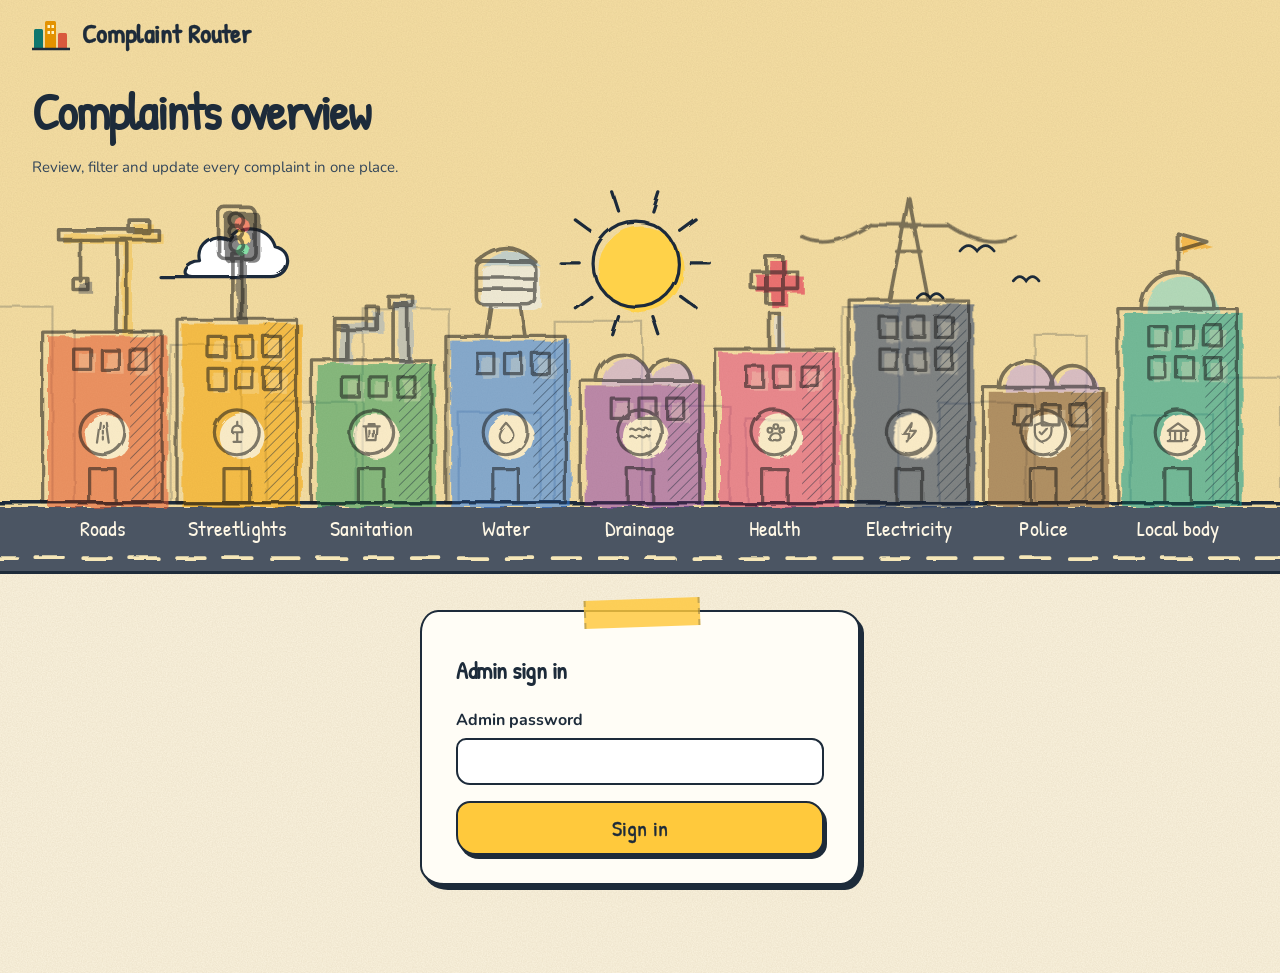
==== commit 8e1c0a07: "Update admin.html" ====
--- a/templates/admin.html
+++ b/templates/admin.html
@@ -109,15 +109,15 @@
   const INK = "#1D2B3A";
   // ds = the department names (from the server) that this building stands for
   const B = [
-    {ds: ["Roads & Infrastructure"],                                           s: "Roads",      c: "#E4572E", h: 160, roof: "crane",  ic: "road"},
-    {ds: ["Electrical Department"],                                            s: "Electrical", c: "#243B6B", h: 190, roof: "pylon",  ic: "bolt"},
-    {ds: ["Sanitation Department", "Sanitation / Drainage Department"],        s: "Sanitation", c: "#2E9B5E", h: 134, roof: "pipes",  ic: "trash"},
-    {ds: ["Water Supply Department"],                                          s: "Water",      c: "#2F80ED", h: 156, roof: "tank",   ic: "drop"},
-    {ds: ["Sewerage Department"],                                              s: "Sewerage",   c: "#8E44AD", h: 114, roof: "tanks",  ic: "waves"},
-    {ds: ["Animal Welfare / Municipal Health"],                                s: "Health",     c: "#E0457B", h: 144, roof: "cross",  ic: "paw"},
-    {ds: ["Traffic Police / Transport Department"],                            s: "Traffic",    c: "#F5A300", h: 172, roof: "signal", ic: "car"},
-    {ds: ["Parks & Horticulture"],                                             s: "Parks",      c: "#5BAE3E", h: 108, roof: "trees",  ic: "leaf"},
-    {ds: ["Local Administration / Police", "Local Administration"],            s: "Admin",      c: "#0F9D8F", h: 182, roof: "dome",   ic: "hall"},
+    {ds: ["Local Body - Roads", "CCMC Engineering - Roads", "Roads & Infrastructure"],                    s: "Roads",        c: "#E4572E", h: 160, roof: "crane",  ic: "road"},
+    {ds: ["Local Body - Streetlights", "CCMC Engineering - Streetlights"],                                s: "Streetlights", c: "#F5A300", h: 172, roof: "signal", ic: "lamp"},
+    {ds: ["Local Body - Sanitation", "CCMC Public Health - Solid Waste", "Sanitation Department"],        s: "Sanitation",   c: "#2E9B5E", h: 134, roof: "pipes",  ic: "trash"},
+    {ds: ["Local Body - Water Supply", "CCMC Engineering - Water Supply", "Water Supply Department"],     s: "Water",        c: "#2F80ED", h: 156, roof: "tank",   ic: "drop"},
+    {ds: ["Local Body - Drainage", "CCMC Engineering - Drainage (UGD)", "Sanitation / Drainage Department", "Sewerage Department"], s: "Drainage", c: "#8E44AD", h: 114, roof: "tanks", ic: "waves"},
+    {ds: ["Local Body - Public Health", "CCMC Public Health", "Animal Welfare / Municipal Health"],        s: "Health",       c: "#E0457B", h: 144, roof: "cross",  ic: "paw"},
+    {ds: ["TNPDCL (Electricity)", "Electrical Department", "CCMC Engineering - Streetlights (old)"],      s: "Electricity",  c: "#243B6B", h: 190, roof: "pylon",  ic: "bolt"},
+    {ds: ["Tamil Nadu Police - Traffic", "Tamil Nadu Police", "Coimbatore City Police - Traffic", "Coimbatore City Police", "Traffic Police / Transport Department", "Local Administration / Police"], s: "Police", c: "#7A5230", h: 108, roof: "tanks", ic: "shield"},
+    {ds: ["Local Body - General", "CCMC Grievance Cell", "Parks & Horticulture", "Local Administration"],   s: "Local body",   c: "#0F9D8F", h: 182, roof: "dome",   ic: "hall"},
   ];
   const ICON = {
     road: '<path d="M5 16L7 2M13 16L11 2M9 4v2M9 8v2M9 12v2"/>',
@@ -128,6 +128,8 @@
     leaf: '<path d="M4 14C4 8 8 4 15 3.5 14.5 10.5 10.5 14.5 4.5 14.5M4 14l5-5"/>',
     paw: '<circle cx="5" cy="7" r="1.6"/><circle cx="9" cy="4.5" r="1.6"/><circle cx="13" cy="7" r="1.6"/><path d="M9 9c-2.5 0-4 2-4 3.6 0 1.4 1.2 1.9 2.3 1.9.7 0 1.2-.3 1.7-.3s1 .3 1.7.3c1.1 0 2.3-.5 2.3-1.9C13 11 11.5 9 9 9z"/>',
     car: '<path d="M3 11l1.2-4A1.5 1.5 0 015.6 6h6.8a1.5 1.5 0 011.4 1L15 11v3h-2v-1.5H5V14H3v-3z"/>',
+    lamp: '<path d="M9 2v2.5M5.5 8a3.5 3.5 0 017 0v1h-7zM9 9v6.5M6.5 15.5h5"/>',
+    shield: '<path d="M9 2l6 2.2v4.6c0 3.6-2.5 6.1-6 7.2-3.5-1.1-6-3.6-6-7.2V4.2L9 2z"/><path d="M6.3 9l2 2 3.6-3.8"/>',
     hall: '<path d="M2 15h14M3.5 15V8M7 15V8M11 15V8M14.5 15V8M2 8l7-5 7 5z"/>',
   };
   const rnd = (i) => { const x = Math.sin(i * 127.1 + 311.7) * 43758.5453; return x - Math.floor(x); };
@@ -283,7 +285,7 @@
     svg = document.getElementById("city");
     if (!svg) return;
     svg.setAttribute("viewBox", `0 0 ${W} ${H}`);
-    svg.setAttribute("preserveAspectRatio", "xMidYMax slice");
+    svg.setAttribute("preserveAspectRatio", "xMidYMax meet");
     svg.setAttribute("role", "img");
     svg.setAttribute("aria-label", "A city where each building is a department");
     svg.innerHTML = markup();
@@ -318,15 +320,14 @@
 };
 function deptIcon(name){
   const n = name.toLowerCase();
+  if (n.includes("sanit") || n.includes("solid")) return ICONS.trash;
   if (n.includes("road")) return ICONS.road;
   if (n.includes("water")) return ICONS.drop;
-  if (n.includes("sewer")) return ICONS.waves;
-  if (n.includes("drain")) return ICONS.grid;
-  if (n.includes("sanit")) return ICONS.trash;
-  if (n.includes("electr")) return ICONS.bolt;
+  if (n.includes("drain") || n.includes("sewer")) return ICONS.waves;
+  if (n.includes("tnpdcl") || n.includes("electr") || n.includes("streetlight")) return ICONS.bolt;
+  if (n.includes("police") || n.includes("traffic")) return ICONS.shield;
+  if (n.includes("public health") || n.includes("animal")) return ICONS.paw;
   if (n.includes("park")) return ICONS.leaf;
-  if (n.includes("animal")) return ICONS.paw;
-  if (n.includes("traffic")) return ICONS.car;
   return ICONS.shield;
 }
 const svgIcon = (p, c = "#7A1F3D", s = 15) => `<svg width="${s}" height="${s}" viewBox="0 0 18 18" fill="none" stroke="${c}" stroke-width="1.7" stroke-linecap="round" stroke-linejoin="round" aria-hidden="true">${p}</svg>`;
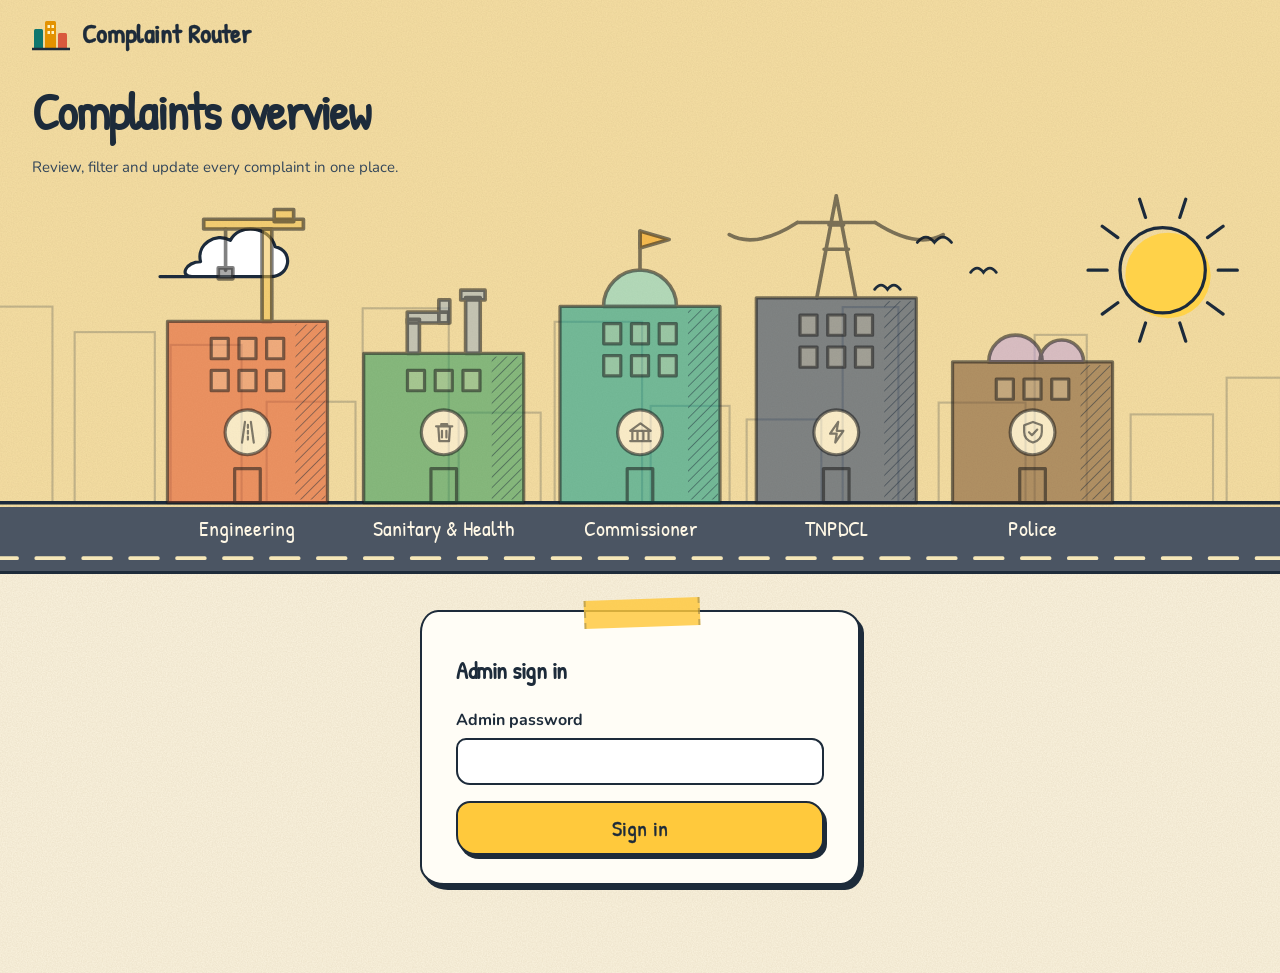
==== commit 913affe1: "Update admin.html" ====
--- a/templates/admin.html
+++ b/templates/admin.html
@@ -104,21 +104,17 @@
 <script>
 /* city.js - an animated city. Every department is a building; complaints are letters that fly to them. */
 (function () {
-  const W = 1200, H = 360, BASE = 296, BW = 112, GAP = 14;
-  const X0 = (W - (9 * BW + 8 * GAP)) / 2;
+  const W = 1200, H = 360, BASE = 296, BW = 150, GAP = 34;
   const INK = "#1D2B3A";
   // ds = the department names (from the server) that this building stands for
   const B = [
-    {ds: ["Local Body - Roads", "CCMC Engineering - Roads", "Roads & Infrastructure"],                    s: "Roads",        c: "#E4572E", h: 160, roof: "crane",  ic: "road"},
-    {ds: ["Local Body - Streetlights", "CCMC Engineering - Streetlights"],                                s: "Streetlights", c: "#F5A300", h: 172, roof: "signal", ic: "lamp"},
-    {ds: ["Local Body - Sanitation", "CCMC Public Health - Solid Waste", "Sanitation Department"],        s: "Sanitation",   c: "#2E9B5E", h: 134, roof: "pipes",  ic: "trash"},
-    {ds: ["Local Body - Water Supply", "CCMC Engineering - Water Supply", "Water Supply Department"],     s: "Water",        c: "#2F80ED", h: 156, roof: "tank",   ic: "drop"},
-    {ds: ["Local Body - Drainage", "CCMC Engineering - Drainage (UGD)", "Sanitation / Drainage Department", "Sewerage Department"], s: "Drainage", c: "#8E44AD", h: 114, roof: "tanks", ic: "waves"},
-    {ds: ["Local Body - Public Health", "CCMC Public Health", "Animal Welfare / Municipal Health"],        s: "Health",       c: "#E0457B", h: 144, roof: "cross",  ic: "paw"},
-    {ds: ["TNPDCL (Electricity)", "Electrical Department", "CCMC Engineering - Streetlights (old)"],      s: "Electricity",  c: "#243B6B", h: 190, roof: "pylon",  ic: "bolt"},
-    {ds: ["Tamil Nadu Police - Traffic", "Tamil Nadu Police", "Coimbatore City Police - Traffic", "Coimbatore City Police", "Traffic Police / Transport Department", "Local Administration / Police"], s: "Police", c: "#7A5230", h: 108, roof: "tanks", ic: "shield"},
-    {ds: ["Local Body - General", "CCMC Grievance Cell", "Parks & Horticulture", "Local Administration"],   s: "Local body",   c: "#0F9D8F", h: 182, roof: "dome",   ic: "hall"},
+    {ds: ["Local Body - Engineering", "Local Body - Roads", "Local Body - Streetlights", "Local Body - Water Supply", "Local Body - Drainage", "CCMC Engineering - Roads", "CCMC Engineering - Streetlights", "CCMC Engineering - Water Supply", "CCMC Engineering - Drainage (UGD)", "Roads & Infrastructure", "Water Supply Department", "Sewerage Department"], s: "Engineering", c: "#E4572E", h: 170, roof: "crane", ic: "road"},
+    {ds: ["Local Body - Sanitary & Public Health", "Local Body - Sanitation", "Local Body - Public Health", "CCMC Public Health - Solid Waste", "CCMC Public Health", "Sanitation Department", "Sanitation / Drainage Department", "Animal Welfare / Municipal Health"], s: "Sanitary & Health", c: "#2E9B5E", h: 140, roof: "pipes", ic: "trash"},
+    {ds: ["Local Body - Commissioner's Office", "Local Body - General", "CCMC Grievance Cell", "Parks & Horticulture", "Local Administration"], s: "Commissioner", c: "#0F9D8F", h: 184, roof: "dome", ic: "hall"},
+    {ds: ["TNPDCL (Electricity)", "Electrical Department"], s: "TNPDCL", c: "#243B6B", h: 192, roof: "pylon", ic: "bolt"},
+    {ds: ["Tamil Nadu Police - Traffic", "Tamil Nadu Police", "Coimbatore City Police - Traffic", "Coimbatore City Police", "Traffic Police / Transport Department", "Local Administration / Police"], s: "Police", c: "#7A5230", h: 132, roof: "tanks", ic: "shield"},
   ];
+  const X0 = (W - (B.length * BW + (B.length - 1) * GAP)) / 2;
   const ICON = {
     road: '<path d="M5 16L7 2M13 16L11 2M9 4v2M9 8v2M9 12v2"/>',
     drop: '<path d="M9 2.5S4 8 4 11a5 5 0 0010 0c0-3-5-8.5-5-8.5z"/>',
@@ -157,7 +153,7 @@
     let winFill = "", winLine = "";
     for (let r = 0; r < rows; r++) for (let c = 0; c < 3; c++) {
       const on = rnd(i * 31 + r * 7 + c) < lit;
-      const wx = x + 17 + ox + c * 26, wy = y + 16 + r * 30;
+      const wx = x + (BW - 68) / 2 + c * 26, wy = y + 16 + r * 30;
       winFill += `<rect class="${on ? "wl" : "wd"}" x="${wx}" y="${wy}" width="16" height="19"/>`;
       winLine += `<rect x="${wx}" y="${wy}" width="16" height="19"/>`;
     }
@@ -166,13 +162,13 @@
     const rf = roof(b.roof, x + ox, y);
     return `<g class="b" data-i="${i}" data-x="${cx}" data-y="${y}">
       <title>${b.ds.join(" + ")}</title>
-      <g class="fl" filter="url(#wob2)" transform="translate(5 4)">
+      <g class="fl" filter="url(#wob2)" transform="translate(0 0)">
         <g transform="${rt}">${rf}</g>
         <rect x="${x}" y="${y}" width="${BW}" height="${b.h}" fill="${b.c}"/>
         ${winFill}
         <circle cx="${cx}" cy="${by}" r="21" fill="#FFF8E6"/>
       </g>
-      <rect x="${x + BW - 30}" y="${y + 3}" width="28" height="${b.h - 6}" fill="url(#hatch)" opacity=".5"/>
+      <rect x="${x + BW - 30}" y="${y + 3}" width="28" height="${b.h - 6}" fill="url(#hatch)" opacity=".10"/>
       <g class="ol" filter="url(#wob)">
         <g transform="${rt}">${rf}</g>
         <rect x="${x}" y="${y}" width="${BW}" height="${b.h}"/>
@@ -193,18 +189,18 @@
       far += `<rect x="${x}" y="${BASE - h}" width="${w}" height="${h}"/>`;
     }
     let b = ""; B.forEach((bb, i) => { b += building(bb, i, 0.65); });
-    const SX = 596, SY = 72, rays = Array.from({length: 10}, (_, k) => { const a = k * Math.PI / 5; return `M${SX + Math.cos(a) * 52} ${SY + Math.sin(a) * 52}L${SX + Math.cos(a) * 70} ${SY + Math.sin(a) * 70}`; }).join("");
+    const SX = 1090, SY = 78, rays = Array.from({length: 10}, (_, k) => { const a = k * Math.PI / 5; return `M${SX + Math.cos(a) * 52} ${SY + Math.sin(a) * 52}L${SX + Math.cos(a) * 70} ${SY + Math.sin(a) * 70}`; }).join("");
     return `
     <defs>
-      <filter id="wob" x="-6%" y="-6%" width="112%" height="112%"><feTurbulence type="fractalNoise" baseFrequency="0.035" numOctaves="2" seed="3"/><feDisplacementMap in="SourceGraphic" scale="4.5"/></filter>
-      <filter id="wob2" x="-6%" y="-6%" width="112%" height="112%"><feTurbulence type="fractalNoise" baseFrequency="0.05" numOctaves="2" seed="8"/><feDisplacementMap in="SourceGraphic" scale="6"/></filter>
+      <filter id="wob" x="-6%" y="-6%" width="112%" height="112%"><feTurbulence type="fractalNoise" baseFrequency="0.035" numOctaves="2" seed="3"/><feDisplacementMap in="SourceGraphic" scale="0"/></filter>
+      <filter id="wob2" x="-6%" y="-6%" width="112%" height="112%"><feTurbulence type="fractalNoise" baseFrequency="0.05" numOctaves="2" seed="8"/><feDisplacementMap in="SourceGraphic" scale="0"/></filter>
       <filter id="glow" x="-30%" y="-30%" width="160%" height="160%"><feGaussianBlur stdDeviation="7" result="g"/><feFlood flood-color="#FFD24A" flood-opacity=".9"/><feComposite in2="g" operator="in" result="c"/><feMerge><feMergeNode in="c"/><feMergeNode in="SourceGraphic"/></feMerge></filter>
       <pattern id="hatch" width="7" height="7" patternUnits="userSpaceOnUse" patternTransform="rotate(45)"><path d="M0 0V7" stroke="${INK}" stroke-width="1.5"/></pattern>
     </defs>
     <g filter="url(#wob2)" class="sun"><circle cx="${SX + 5}" cy="${SY + 5}" r="40" fill="#FFD24A"/></g>
     <g filter="url(#wob)" fill="none" stroke="${INK}" stroke-width="3" stroke-linecap="round"><circle cx="${SX}" cy="${SY}" r="40"/><path d="${rays}"/></g>
     <g class="cloud c1" filter="url(#wob)"><path d="M150 84h104c18 0 22-24 4-28-6-20-34-22-42-6-14-8-32 4-28 20-14 0-20 14-8 14z" fill="#fff" stroke="${INK}" stroke-width="3" stroke-linejoin="round"/></g>
-    <g class="birds" fill="none" stroke="${INK}" stroke-width="2.6" stroke-linecap="round"><path d="M900 60q8-10 16 0q8-10 16 0M950 88q6-8 12 0q6-8 12 0M860 104q6-8 12 0q6-8 12 0"/></g>
+    <g class="birds" fill="none" stroke="${INK}" stroke-width="2.6" stroke-linecap="round"><path d="M860 52q8-10 16 0q8-10 16 0M910 80q6-8 12 0q6-8 12 0M820 96q6-8 12 0q6-8 12 0"/></g>
     <g filter="url(#wob)" fill="none" stroke="${INK}" stroke-width="2" opacity=".22">${far}</g>
     <g filter="url(#wob2)"><rect x="-10" y="${BASE + 4}" width="${W + 20}" height="${H - BASE}" fill="#4B5563"/></g>
     <g filter="url(#wob)" fill="none" stroke="${INK}" stroke-width="3.2" stroke-linecap="round"><path d="M-10 ${BASE}H${W + 10}"/><path d="M-10 ${BASE + 52}H${W + 10}" stroke="#F6E7B8" stroke-dasharray="26 18" stroke-width="3.5"/></g>
@@ -309,6 +305,7 @@
 const ICONS = {
   road:'<path d="M5 16L7 2M13 16L11 2M9 4v2M9 8v2M9 12v2"/>',
   drop:'<path d="M9 2.5S4 8 4 11a5 5 0 0010 0c0-3-5-8.5-5-8.5z"/>',
+  hall:'<path d="M2 15h14M3.5 15V8M7 15V8M11 15V8M14.5 15V8M2 8l7-5 7 5z"/>',
   waves:'<path d="M2 7c2-2 3 2 5 0s3 2 5 0 3 2 4 0M2 12c2-2 3 2 5 0s3 2 5 0 3 2 4 0"/>',
   trash:'<path d="M3.5 5h11M7 5V3.5h4V5M5 5l.7 10h6.6L13 5M7.5 8v4.5M10.5 8v4.5"/>',
   grid:'<rect x="3" y="3" width="12" height="12" rx="2"/><path d="M3 7h12M3 11h12M7 3v12M11 3v12"/>',
@@ -320,15 +317,11 @@
 };
 function deptIcon(name){
   const n = name.toLowerCase();
-  if (n.includes("sanit") || n.includes("solid")) return ICONS.trash;
-  if (n.includes("road")) return ICONS.road;
-  if (n.includes("water")) return ICONS.drop;
-  if (n.includes("drain") || n.includes("sewer")) return ICONS.waves;
-  if (n.includes("tnpdcl") || n.includes("electr") || n.includes("streetlight")) return ICONS.bolt;
+  if (n.includes("tnpdcl") || n.includes("electr")) return ICONS.bolt;
   if (n.includes("police") || n.includes("traffic")) return ICONS.shield;
-  if (n.includes("public health") || n.includes("animal")) return ICONS.paw;
-  if (n.includes("park")) return ICONS.leaf;
-  return ICONS.shield;
+  if (n.includes("sanit") || n.includes("health") || n.includes("solid")) return ICONS.trash;
+  if (n.includes("engineering") || n.includes("road") || n.includes("water") || n.includes("drain") || n.includes("streetlight")) return ICONS.road;
+  return ICONS.hall;
 }
 const svgIcon = (p, c = "#7A1F3D", s = 15) => `<svg width="${s}" height="${s}" viewBox="0 0 18 18" fill="none" stroke="${c}" stroke-width="1.7" stroke-linecap="round" stroke-linejoin="round" aria-hidden="true">${p}</svg>`;
 
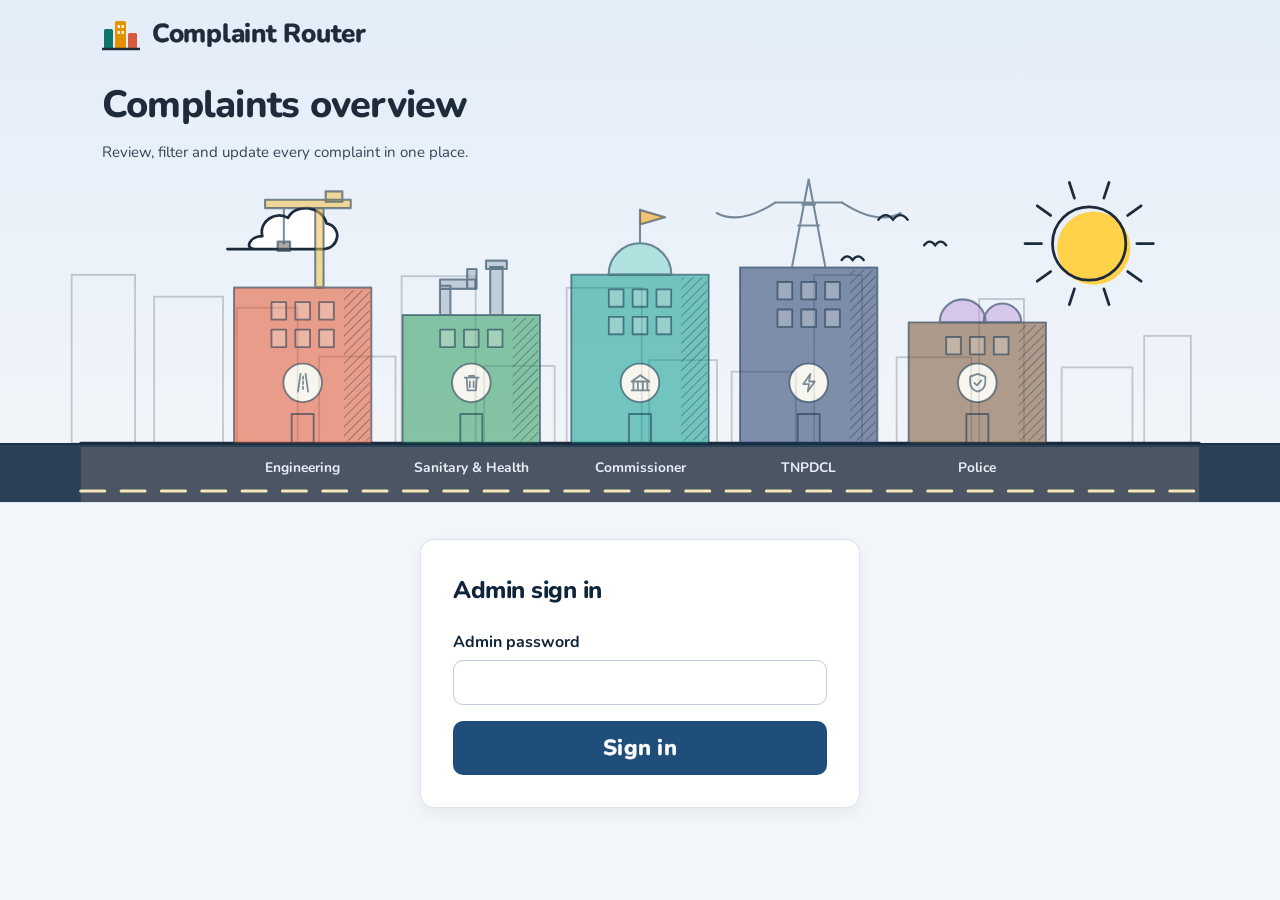
==== commit 2110d861: "Rename 'Suggested action' to 'Advice given to citizen'" ====
--- a/templates/admin.html
+++ b/templates/admin.html
@@ -485,7 +485,7 @@
       <dt>Map</dt><dd>${c.map_url ? `<a class="maplink" href="${esc(c.map_url)}" target="_blank" rel="noopener">Open in Maps</a>` : "No GPS location"}</dd>
       <dt>Contact</dt><dd>${esc(c.contact || "Not provided")}</dd>
       <dt>Summary</dt><dd>${esc(c.summary)}</dd>
-      <dt>Suggested action</dt><dd>${esc(c.suggested_action)}</dd>
+      <dt>Advice given to citizen</dt><dd>${esc(c.suggested_action)}</dd>
     </dl>
     <div><div class="k" style="margin-bottom:6px">Original complaint</div><pre>${esc(c.description)}</pre></div>
     ${c.photo_url ? `<img src="${esc(c.photo_url)}" alt="Photo attached to ${esc(c.complaint_id)}">` : ""}
--- a/static/style.css
+++ b/static/style.css
@@ -475,3 +475,136 @@
 
 /* loading: the skyline above is the loader */
 .load-body{padding-top:26px}
+
+/* compact scale: less stretched, centred */
+body{font-size:15.5px}
+.wrap{max-width:1080px}.wrap.wide{max-width:1140px}
+main.home,main.wide{max-width:1140px}
+.hero h1{font-size:46px}
+.stat .num{font-size:36px}.stat .lab{font-size:15px}
+.admin-title h1{font-size:38px}
+.load-head h1{font-size:28px}
+.cityWrap{position:relative}
+.cityWrap svg{position:relative;z-index:1;max-height:330px}
+.cityWrap::after{content:"";position:absolute;left:0;right:0;bottom:0;height:17.4%;background:#4B5563;border-top:3px solid #1D2B3A;z-index:0}
+
+/* ---- mobile ---- */
+html,body{overflow-x:hidden;max-width:100%}
+.table-card{overflow:hidden;max-width:100%}
+.table-scroll{overflow-x:auto;-webkit-overflow-scrolling:touch;max-width:100%}
+@media (max-width:700px){
+  body{font-size:15px}
+  .brand,.logo-text{font-size:20px}
+  .hero h1{font-size:36px}
+  .admin-title h1{font-size:32px}
+  .stats{grid-template-columns:1fr 1fr;gap:12px}
+  .stat{padding:12px;gap:10px}
+  .stat .num{font-size:30px}.stat .lab{font-size:13px}
+  .load-body{padding:18px 16px 20px;gap:16px}
+  .load-head h1{font-size:24px}
+  .stepper .txt{flex-wrap:wrap;gap:6px}
+  .stepper .txt>div{flex:1 1 100%}
+  .stepper .badge{order:3}
+  .filters{padding:14px}
+  .cityWrap svg{max-height:none}
+  .banner .wrap{padding-left:16px;padding-right:16px}
+}
+
+@media (max-width:700px){
+  .top-right{gap:8px;flex-wrap:nowrap}
+  .top-right .ghost,.top-right .btn,.top-right select{padding:8px 12px;font-size:14px;white-space:nowrap}
+  .brand span,.brand-name{white-space:nowrap;font-size:18px}
+}
+@media (min-width:1500px){
+  .wrap{max-width:1040px}.wrap.wide,main.home,main.wide{max-width:1100px}
+  .cityWrap svg{max-height:300px}
+}
+
+/* form: narrower and roomier, less stretched */
+form.card{max-width:640px;margin-left:auto;margin-right:auto;padding:28px 30px}
+form.card input:not([type=file]),form.card select{min-height:50px;font-size:15.5px}
+form.card textarea{font-size:16px;line-height:1.5;min-height:110px}
+.grid2{grid-template-columns:repeat(2,minmax(0,1fr));gap:16px}
+.grid2>.field:first-child{grid-column:1/-1}
+.btn.block{min-height:54px;font-size:20px}
+@media (max-width:700px){.grid2{grid-template-columns:1fr}form.card{padding:22px 18px}}
+.grid2>.field:nth-child(4){grid-column:1/-1}
+
+/* where to follow up */
+.follow{border:2.5px dashed #1D2B3A;border-radius:14px;padding:16px 18px;background:#FFF8E1}
+.follow .who{font-weight:800;margin-top:6px}
+.follow .tgt{margin-top:6px;color:#1D2B3A}
+.follow ul{list-style:none;margin:10px 0 0;padding:0;display:flex;flex-direction:column;gap:6px}
+.follow li{display:flex;flex-wrap:wrap;gap:4px 12px;justify-content:space-between;font-size:14.5px}
+.follow li span{color:#4B5563}
+.follow li a{font-weight:800;color:#0F766E;word-break:break-all}
+.follow .note{margin-top:10px;font-size:13.5px;color:#4B5563}
+
+
+/* ===== PRO THEME: clean, professional (overrides the hand-drawn look) ===== */
+:root{--bg:#F3F6FA;--line:#DCE3EC;--track:#E6ECF3;--ink:#10243A;--muted:#5B6B7F;--brand:#1E4E79;--brand-dark:#163A5A;--brand-mid:#2A6AA0;--brand-soft:#E4EEF8}
+body{background:#F3F6FA!important;color:#10243A;font-size:15.5px;line-height:1.55}
+h1,h2,h3,.logo,.step-t,.num,.btn,.cta,.tag,.lab,.step-no,th,.chip,.pill-link,.ghost,.linkbtn,.filters .clear{
+  font-family:'Nunito','Noto Sans Tamil','Noto Sans Devanagari','Noto Sans Malayalam','Noto Sans Telugu',system-ui,sans-serif!important}
+h1,h2,h3{-webkit-text-stroke:0!important;letter-spacing:-.02em!important;font-weight:800;color:#10243A}
+.logo,.brand{font-weight:800;letter-spacing:-.01em}
+/* banner */
+.banner{background:linear-gradient(180deg,#E3EDF8 0%,#F3F6FA 100%)!important;border-bottom:1px solid #DCE3EC!important}
+.hero h1{font-size:44px!important}
+.hero h1 span{color:#1E4E79}
+.hero h1 span::after{display:none!important}
+.tag{background:#1E4E79!important;color:#fff!important;transform:none!important;border-radius:999px!important;font-weight:700;letter-spacing:.06em}
+/* cards */
+.card,form.card,.steps li,.panel,.stat,.filters,.table-card,.load-card{background:#fff!important;border:1px solid #DCE3EC!important;box-shadow:0 6px 20px rgba(16,36,58,.06)!important;border-radius:14px!important;transform:none!important}
+.card::before,.steps li::before{display:none!important}
+.card,form.card{padding:32px!important}
+.steps li{padding:20px!important}
+.icon-tile,.steps li .icon-tile{background:#E4EEF8!important;border:0!important;border-radius:12px!important}
+.icon-tile svg *{stroke:#1E4E79}
+/* buttons */
+.btn,.cta{background:#1E4E79!important;color:#fff!important;border:0!important;border-radius:10px!important;box-shadow:none!important;font-weight:800;transition:background .15s}
+.btn:hover,.cta:hover{background:#163A5A!important;transform:none!important;box-shadow:none!important}
+.btn.line,.ghost,.pill-link{background:#fff!important;color:#1E4E79!important;border:1px solid #BFCDDD!important;box-shadow:none!important;border-radius:10px!important}
+.btn.block{font-size:18px!important;border-radius:10px!important}
+.chip{background:#E4EEF8!important;color:#1E4E79!important;border:0!important;border-radius:999px!important;font-weight:700}
+.chip:hover{background:#D3E3F4!important}
+.idbox button,.dlg .x{background:#1E4E79!important;color:#fff!important;border:0!important}
+/* inputs */
+input,select,textarea{border:1px solid #BFCDDD!important;border-radius:10px!important;background:#fff!important;color:#10243A}
+input:focus,select:focus,textarea:focus{outline:2px solid #2A6AA0!important;outline-offset:1px;border-color:#2A6AA0!important}
+.drop{border:1.5px dashed #BFCDDD!important;background:#F7FAFD!important;border-radius:10px!important}
+.callout,.keep,.follow{background:#F1F6FC!important;border:1px solid #D3E0EE!important;border-style:solid!important;border-radius:12px!important}
+.callout .k,.step-no,.eyebrow{color:#1E4E79!important}
+.callout p{color:#10243A!important;font-size:16px!important;font-weight:700}
+/* progress / status */
+.bar-top{background:#E6ECF3!important;border:0!important;border-radius:999px!important}
+.bar-top i{background:#1E4E79!important}
+.stepper li.now .dot{background:#1E4E79!important;color:#fff!important;border:0!important}
+.most{background:#E4EEF8!important;border:0!important;color:#1E4E79!important}
+.drow .tr>i,.bar i{background:#1E4E79!important}
+thead tr{background:#EEF3F9!important;color:#5B6B7F}
+.table-card{overflow:hidden!important}
+/* decorative bits off */
+.footcity,footer:before{display:none!important}
+.blocks i{background:#1E4E79}
+/* city: crisp lines instead of wobbly sketch */
+#city .ol *{stroke:#16344F!important;stroke-width:2px!important}
+#city .ol .ic *{stroke-width:1.4px!important}
+#city .lbl{font:700 15px 'Nunito',sans-serif!important;fill:#E8EFF7!important}
+#city .cn{font:800 15px 'Nunito',sans-serif!important}
+#city #bubT{font:700 15px 'Nunito',sans-serif!important}
+.cityWrap::after{background:#2B3F55!important;border-top:2px solid #16344F!important}
+
+/* pro polish */
+.step-t{font-size:19px!important;line-height:1.25}
+.step-no{font-size:12px!important}
+.drow.top{background:#EAF2FB!important;border:0!important;border-radius:8px!important}
+td{border-top:1px solid #E3E9F1!important}
+thead tr{background:#EEF3F9!important;font-size:13px!important;letter-spacing:.06em!important}
+.idbox{background:#fff!important;border:1px solid #DCE3EC!important;border-radius:12px!important;box-shadow:none!important}
+.stepper li.now .badge{background:#E4EEF8!important;color:#1E4E79!important}
+.pill-link:hover,.ghost:hover{background:#EEF3F9!important}
+.form-section h2{font-size:34px!important}
+#statusList>*,.srow,.status-row{border:1px solid #DCE3EC!important;border-style:solid!important;background:#F7FAFD!important;box-shadow:none!important;border-radius:10px!important}
+.filters{border-radius:14px!important}
+.legend li{border:1px solid #DCE3EC!important;background:#F7FAFD!important;border-radius:10px!important}
